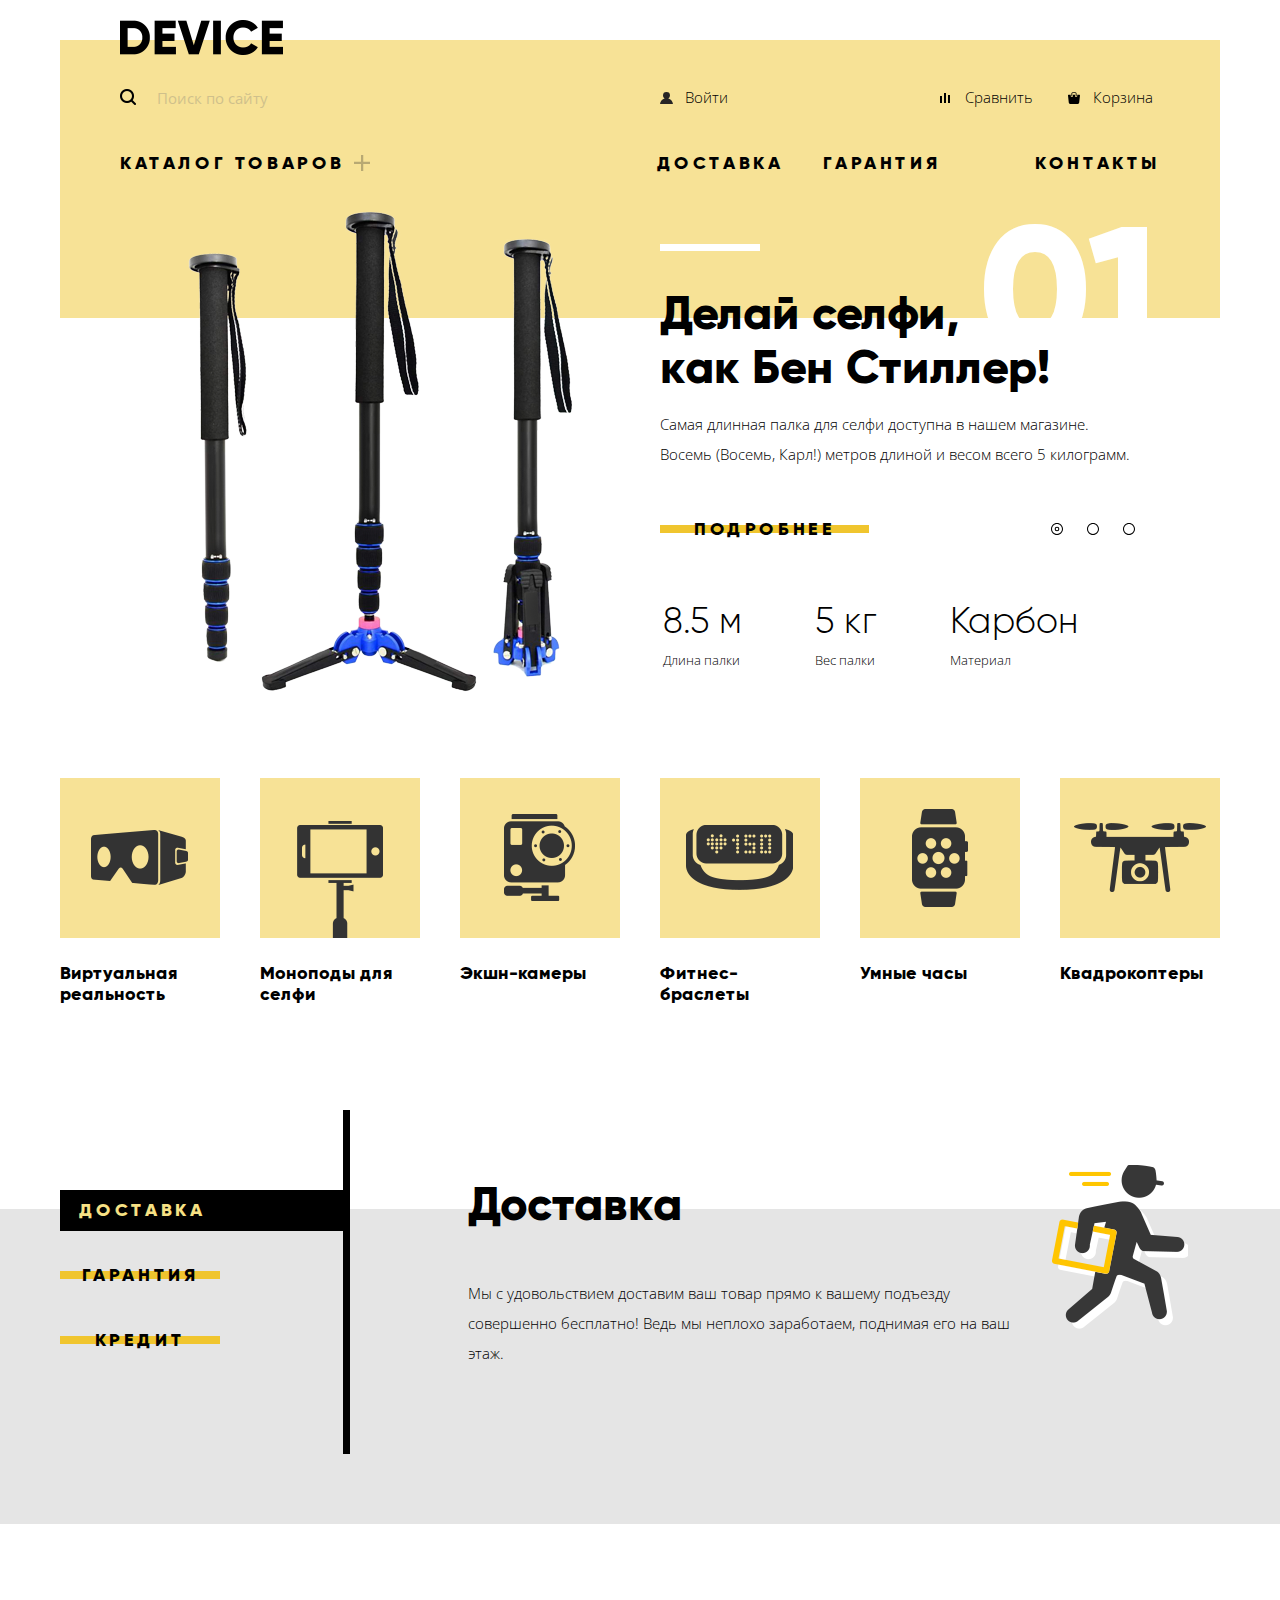
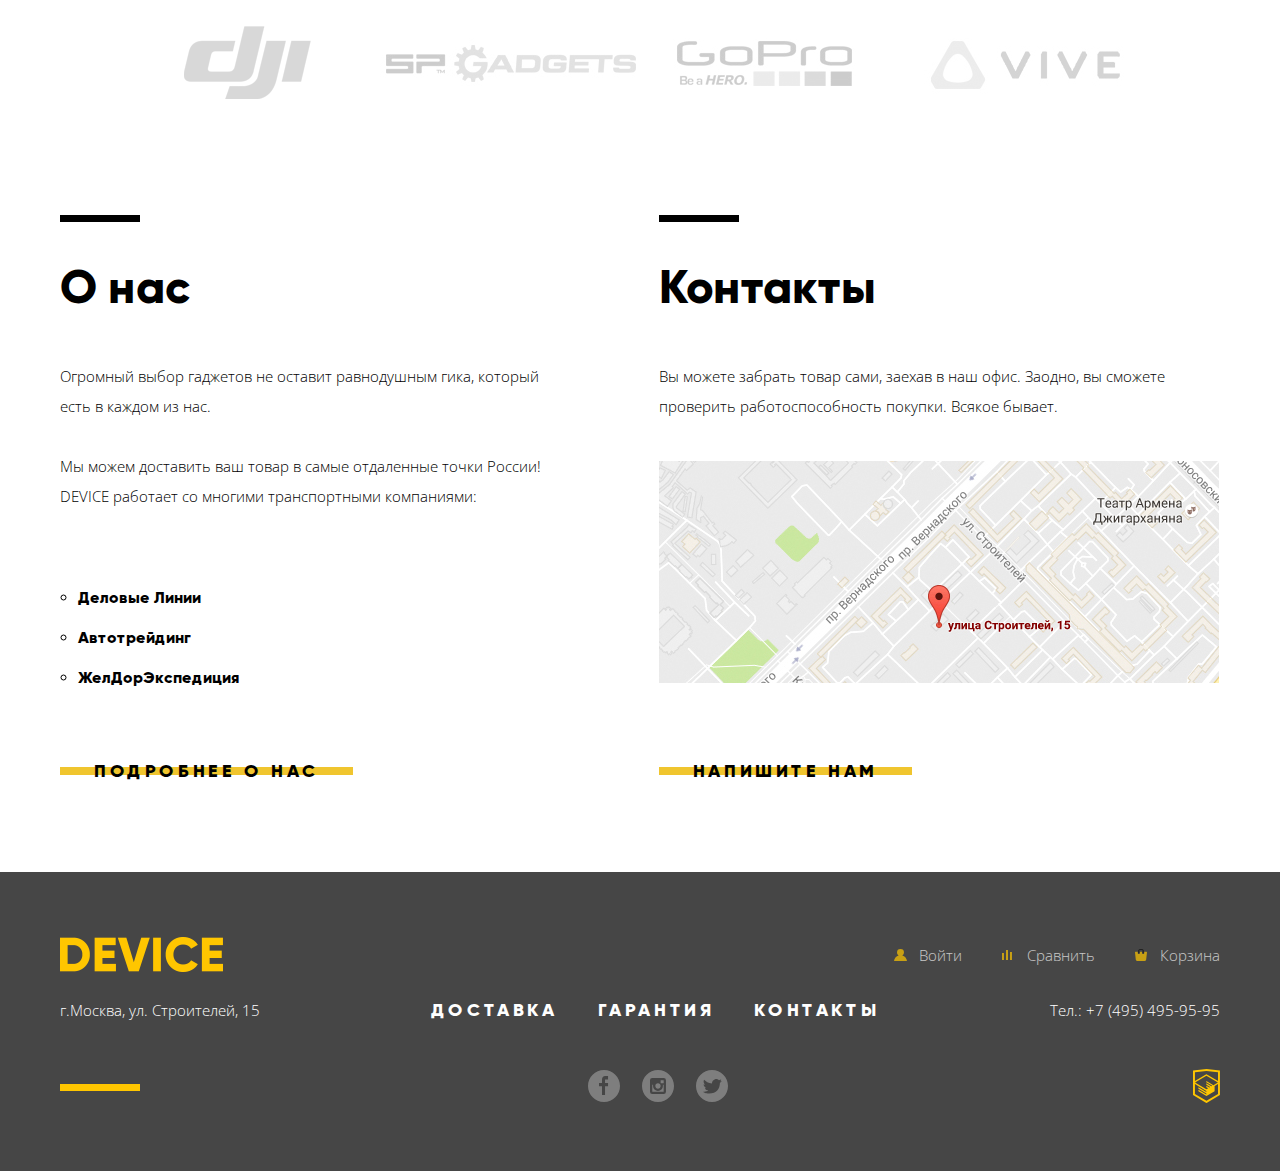
==== index.html @ fc31d9e9 "Изменение figure+figcaption. 3 svg-иконки" ====
<!DOCTYPE html>
<html lang="ru">
<head>
	<meta charset="UTF-8">
	<title>Девайс, интернет-магазин гаджетов</title>
	<link href="https://fonts.googleapis.com/css?family=Open+Sans:300,400&display=swap" rel="stylesheet">
	<link rel="stylesheet" href="css/normalize.css">
	<link rel="stylesheet" href="css/main.css">
</head>
<body>
		<header class="header-main">
			<div class="header-wrapper">
				<a href="#" class="header-logo">
					<img src="img/logo-header.png" alt="Интернет-магазин DEVICE" width="163" height="35">
				</a>
				<div class="header-service">
					<form action="https://echo.htmlacademy.ru" method="POST" class="header-search-form">
						<input type="search" placeholder="Поиск по сайту" class="header-search">
						<button type="submit" class="header-submit" tabindex="-1">Найти</button>
					</form>
					<ul class="header-service-list">
						<li class="header-service-item"><a href="#" class="header-service-enter">Войти</a></li>
						<li class="header-service-item"><a href="#" class="header-service-compare">Сравнить</a></li>
						<li class="header-service-item"><a href="#" class="header-service-cart">Корзина</a></li>
					</ul>
				</div>
				<nav class="header-navigation">
				    <ul class="catalog-menu">
				        <li class="catalog-menu-item">
				            <a href="#" class="header-navigation-title">Каталог товаров</a>
				            <ul class="catalog-inner">
				                <li class="catalog-item">
				                	<a href="#">Виртуальная реальность</a>
				                </li>
				                <li class="catalog-item">
				                	<a href="#">Фитнес-браслеты</a>
				                </li>
				                <li class="catalog-item">
				                	<a href="#">Квадрокоптеры</a>
				                </li>
				                <li class="catalog-item">
				                	<a href="#">Моноподы для селфи</a>
				                </li>
				                <li class="catalog-item">
				                	<a href="#">Умные часы</a>
				                </li>
				                <li class="catalog-item">
				                	<a href="#">Экшн-камеры</a>
				                </li>
				            </ul>
				        </li>
				        <li class="catalog-menu-item">
				        	<a href="#">Доставка</a></li>
				        <li class="catalog-menu-item">
				        	<a href="#">Гарантия</a></li>
				        <li class="catalog-menu-item">
				        	<a href="#">Контакты</a></li>
				    </ul>
				</nav>
			</div>
		</header>
		<main>
			<h1 class="visually-hidden">Девайс, интернет-магазин гаджетов</h1>
			<div class="main-wrapper">
				<section class="slider">
					<h2 class="visually-hidden">Горячие товары</h2>
					<input class="visually-hidden" type="radio" id="slider-input-1" name="toggle" checked>
					<input class="visually-hidden" type="radio" id="slider-input-2" name="toggle">
					<input class="visually-hidden" type="radio" id="slider-input-3" name="toggle">
					<ul class="slider-list">
						<li class="slider-wrapper" id="slide-1">
							<div class="slider-image-wrapper">
								<img src="img/slider/slider-1.png" width="384" height="486" alt="Самая длинная селфи-палка">
							</div>
							<div class="slider-content-wrapper">
								<h3>Делай селфи,<br>
								как Бен Стиллер!</h3>
								<p>Самая длинная палка для селфи доступна в нашем магазине. Восемь (Восемь, Карл!) метров длиной и весом всего 5 килограмм.</p>
								<div class="slider-button">
									<a href="#" class="button-device">Подробнее</a>
									<div class="slider-control">
										<label class="slider-label" for="slider-input-1">Первый слайд</label>
										<label class="slider-label" for="slider-input-2">Второй слайд</label>
										<label class="slider-label" for="slider-input-3">Третий слайд</label>
									</div>
								</div>
								<table class="slider-table">
									<tr>
										<td>8.5 м</td>
										<td>5 кг</td>
										<td>Карбон</td>
									</tr>
									<tr>
										<td>Длина палки</td>
										<td>Вес палки</td>
										<td>Материал</td>
									</tr>
								</table>
							</div>
						</li>
						<li class="slider-wrapper" id="slide-2">
							<div class="slider-image-wrapper">
								<img src="img/slider/slider-2.png" width="345" height="485" alt="Этот браслет смотрит на тебя осуждающе">
							</div>
							<div class="slider-content-wrapper">
								<h3>Худеем<br> правильно!</h3>
								<p>Мотивирующие фитнес-браслеты помогут найти в себе силы не пропускать занятия и соблюдать диету.</p>
								<div class="slider-button">
									<a href="#" class="button-device">Подробнее</a>
									<div class="slider-control">
										<label class="slider-label" for="slider-input-1">Первый слайд</label>
										<label class="slider-label" for="slider-input-2">Второй слайд</label>
										<label class="slider-label" for="slider-input-3">Третий слайд</label>
									</div>
								</div>
								<table class="slider-table">
									<tr>
										<td>48 часов</td>
									</tr>
									<tr>
										<td>Без подзарядки</td>
									</tr>
								</table>
							</div>
						</li>
						<li class="slider-wrapper" id="slide-3">
							<div class="slider-image-wrapper">
								<img src="img/slider/slider-3.png" width="520" height="417" alt="Роботы захватят мир">
							</div>
							<div class="slider-content-wrapper">
								<h3>Порхает как бабочка, жалит как пчела!</h3>
								<p>Этот обычный, на первый взгляд, квадрокоптер оснащен мощным лазером, замаскированным под стандартную камеру.</p>
								<div class="slider-button">
									<a href="#" class="button-device">Подробнее</a>
									<div class="slider-control">
										<label class="slider-label" for="slider-input-1">Первый слайд</label>
										<label class="slider-label" for="slider-input-2">Второй слайд</label>
										<label class="slider-label" for="slider-input-3">Третий слайд</label>
									</div>
								</div>
								<table class="slider-table">
									<tr>
										<td>800 м</td>
										<td>50 м</td>
									</tr>
									<tr>
										<td>Дальность полета</td>
										<td>Радиус поражения</td>
									</tr>
								</table>
							</div>
						</li>
					</ul>
				</section>
				<section class="show">
					<h2 class="visually-hidden">Наши лучшие гаджеты</h2>
					<ul class="show-list">
						<li class="show-item">
							<a href="#" class="show-item-image-wrapper">
								<figure class="show-item-figure">
								<img src="img/popular-1.png" alt="Очки виртуальной реальности" width="160" height="160">
								<figcaption>Виртуальная реальность</figcaption>
								</figure>
							</a>
						</li>
						<li class="show-item">
							<a href="inner.html" class="show-item-image-wrapper">
								<figure class="show-item-figure">
								<img src="img/popular-2.png" alt="Моноподы для селфи" width="160" height="160">
								<figcaption>Моноподы для селфи</figcaption>
								</figure>
							</a>
						</li>
						<li class="show-item">
							<a href="#" class="show-item-image-wrapper">
								<figure class="show-item-figure">
								<img src="img/popular-3.png" alt="Экшн-камеры" width="160" height="160">
								<figcaption>Экшн-камеры</figcaption>
								</figure>
							</a>
						</li>
						<li class="show-item">
							<a href="#" class="show-item-image-wrapper">
								<figure class="show-item-figure">
								<img src="img/popular-4.png" alt="Фитнес-браслеты" width="160" height="160">
								<figcaption>Фитнес-браслеты</figcaption>
								</figure>
							</a>
						</li>
						<li class="show-item">
							<a href="#" class="show-item-image-wrapper">
								<figure class="show-item-figure">
								<img src="img/popular-5.png" alt="Умные часы" width="160" height="160">
								<figcaption>Умные часы</figcaption>
								</figure>
							</a>
						</li>
						<li class="show-item">
							<a href="#" class="show-item-image-wrapper">
								<figure class="show-item-figure">
								<img src="img/popular-6.png" alt="Квадрокоптеры" width="160" height="160">
								<figcaption>Квадрокоптеры</figcaption>
								</figure>
							</a>
						</li>
					</ul>
				</section>
			</div>
			<div class="benefits-background">
				<section class="benefits">
					<h2 class="visually-hidden">Сейчас мы расскажем про наши преимущества!</h2>
					<input class="visually-hidden" type="radio" id="benefits-input-1" name="benefits-toggle" checked>
					<input class="visually-hidden" type="radio" id="benefits-input-2" name="benefits-toggle">
					<input class="visually-hidden" type="radio" id="benefits-input-3" name="benefits-toggle">
					<ul class="benefits-control">
						<li>
							<label class="button-benefits" for="benefits-input-1">Доставка</label>
						</li>
						<li>
							<label class="button-benefits" for="benefits-input-2">Гарантия</label>	
						</li>
						<li>
							<label class="button-benefits" for="benefits-input-3">Кредит</label>
						</li>
					</ul>
					<div class="benefits-article-list">
						<article class="benefits-block" id="benefits-article-1">
							<div class="benefits-text">
								<h3>Доставка</h3>
								<p>Мы с удовольствием доставим ваш товар прямо к вашему подъезду совершенно бесплатно! Ведь мы неплохо заработаем, поднимая его на ваш этаж.</p>
							</div>
							<div class="benefits-image-wrapper">
								<img src="img/delivery.png" alt="Доставка товара" width="200" height="200">
							</div>
						</article>
						<article class="benefits-block" id="benefits-article-2">
							<div class="benefits-text">
								<h3>Гарантия</h3>
								<p>Если из-за возгорания купленного у нас товара у вас сгорит дом — не переживайте, мы выдадим вам новый. Товар, не дом, конечно же.</p>	
							</div>
							<div class="benefits-image-wrapper">
								<img src="img/warranty.png" alt="Гарантия на товар" width="200" height="200">
							</div>
						</article>
						<article class="benefits-block" id="benefits-article-3">
							<div class="benefits-text">
								<h3>Кредит</h3>
								<p>Залезть в долговую яму стало проще! Кредитные консультанты подберут для вас наиболее выгодные условия кредита. Выгодные для нашего банка, разумеется.</p>
							</div>
							<div class="benefits-image-wrapper">
								<img src="img/credit.png" alt="Покупка товара в кредит" width="200" height="200">
							</div>
						</article>
					</div>
				</section>
			</div>
			<ul class="firms">
				<li>
					<a href="#" class="firms-item">
						<span class="visually-hidden">DJI - фирма, которая нам поставляет квадрокоптеры!</span>
						<img src="img/logo-1-gray.png" width="260" height="100" alt="Компания DJI">	
					</a>
				</li>
				<li>
					<a href="#" class="firms-item">
						<span class="visually-hidden">SP Gadgets - настоящее немецкое качество гаджетов.</span>
						<img src="img/logo-2-gray.png" width="260" height="100" alt="Компания SP Gadgets">	
					</a>
				</li>
				<li>
					<a href="#" class="firms-item">
						<span class="visually-hidden">GoPro - выбор для настоящих ценителей экшн-камер!</span>
						<img src="img/logo-3-gray.png" width="260" height="100" alt="Компания GoPro">	
					</a>
				</li>
				<li>
					<a href="#" class="firms-item">
						<span class="visually-hidden">Очки виртуальной реальности от VIVE.</span>
						<img src="img/logo-4-gray.png" width="260" height="100" alt="Компания VIVE">	
					</a>
				</li>
			</ul>
			<section class="content-block">
				<h2 class="visually-hidden">Этот раздел про то, как мы любим своих клиентов.</h2>
				<section class="about">
					<h3 class="about-title">О нас</h3>
					<div class="about-text-container">
						<p class="about-text">Огромный выбор гаджетов не оставит равнодушным гика, который есть в каждом из нас.</p>
						<p class="about-text">Мы можем доставить ваш товар в самые отдаленные точки России! DEVICE работает со многими транспортными компаниями:</p>
					</div>
					<ul class="about-list">
						<li class="about-item">Деловые Линии</li>
						<li class="about-item">Автотрейдинг</li>
						<li class="about-item">ЖелДорЭкспедиция</li>
					</ul>
					<a href="#" class="about-link button-device">Подробнее о нас</a>
				</section>
				<section class="contacts">
					<h3 class="contacts-title">Контакты</h3>
					<p>Вы можете забрать товар сами, заехав в наш офис. Заодно, вы сможете проверить работоспособность покупки. Всякое бывает.</p>
					<a href="#" class="map-link">
						<img src="img/map.jpg" width="560" height="222" alt="Адрес магазина - г. Москва, ул. Строителей 15">
					</a>
					<button class="contacts-button button-device">Напишите нам</button>
				</section>
			</section>
		</main>
	<footer class="footer-main">
		<div class="footer-wrapper">
			<div class="footer-service">
				<a href="#" class="footer-logo">
					<img src="img/logo-footer.png" alt="Интернет-магазин DEVICE" width="163" height="35">
				</a>
				<ul class="footer-service-list">
					<li class="footer-service-item"><a href="#" class="footer-service-enter">Войти</a></li>
					<li class="footer-service-item"><a href="#" class="footer-service-compare">Сравнить</a></li>
					<li class="footer-service-item"><a href="#" class="footer-service-cart">Корзина</a></li>
				</ul>
			</div>
			<div class="footer-address-wrapper">
				<p class="footer-address">г.Москва, ул. Строителей, 15</p>
				<ul class="footer-information-list">
					<li class="footer-information-item"><a href="#">Доставка</a></li>
					<li class="footer-information-item"><a href="#">Гарантия</a></li>
					<li class="footer-information-item"><a href="#">Контакты</a></li>
				</ul>
				<a href="tel:+74954959595" class="footer-phone">Тел.: +7 (495) 495-95-95</a>
			</div>
			<div class="footer-social-wrapper">
				<ul class="footer-social">
					<li class="social-button">
						<a href="" class="social-fb-link">
							<span class="visually-hidden">Группа DEVICE на Facebook</span>
							<svg xmlns="http://www.w3.org/2000/svg" width="32" height="32" viewBox="0 0 32 32" aria-hidden="true"><path fill="#FFF" d="M16 0C7.164 0 0 7.163 0 16s7.164 16 16 16c8.837 0 16-7.164 16-16S24.837 0 16 0zm4.062 9.455h-3.021v3.444h3.021v3.445h-3.021v8.61H14.02v-8.61H11v-3.445h3.021V9.455c0-1.902 1.353-3.445 3.021-3.445h3.021v3.445z"/></svg>
						</a>
					</li>
					<li class="social-button">
						<a href="" class="social-inst-link">
							<span class="visually-hidden">Страница DEVICE в Instagram</span>
							<svg xmlns="http://www.w3.org/2000/svg" width="32" height="32" viewBox="0 0 32 32" aria-hidden="true"><g fill="#FFF"><path d="M20.916 16a4.938 4.938 0 1 1-9.877 0c0-.394.051-.773.138-1.14h-.897v6.838h11.396V14.86h-.897c.086.367.137.746.137 1.14z"/><path d="M15.978 18.659c1.466 0 2.659-1.193 2.659-2.659s-1.193-2.659-2.659-2.659c-1.466 0-2.659 1.193-2.659 2.659s1.192 2.659 2.659 2.659zM18.637 10.302h3.039v3.039h-3.039z"/><path d="M16 0C7.164 0 0 7.164 0 16c0 8.837 7.164 16 16 16 8.837 0 16-7.163 16-16 0-8.836-7.163-16-16-16zm7.955 21.698a2.285 2.285 0 0 1-2.279 2.279H10.279A2.285 2.285 0 0 1 8 21.698V10.302a2.286 2.286 0 0 1 2.279-2.279h11.396a2.286 2.286 0 0 1 2.279 2.279v11.396z"/></g></svg>

						</a>
					</li>
					<li class="social-button">
						<a href="" class="social-twit-link">
							<span class="visually-hidden">DEVICE в Twitter</span>
							<svg xmlns="http://www.w3.org/2000/svg" width="32" height="32" viewBox="0 0 32 32" aria-hidden="true"><path fill="#FFF" d="M16 0C7.164 0 0 7.164 0 16c0 8.837 7.164 16 16 16 8.837 0 16-7.163 16-16 0-8.836-7.163-16-16-16zm7.944 12.809c-.251 6.516-3.463 10.832-10.992 10.702h-.486c-.447 0-4.543-.443-5.344-1.823 2.479.19 4.247-.406 5.12-1.136-1.048-.289-2.923-.461-3.251-2.848.384.104.618.221 1.299.113-1.307-.824-2.758-1.519-2.679-3.643.311.317 1.164.518 1.46.457-.768-.233-2.149-3.244-.974-4.781 1.984 1.79 4.075 3.482 7.804 3.643.227-2.214 1.24-3.699 3.168-4.325 1.84-.479 3.255.26 3.901 1.138.737-.224 1.453-.466 2.193-.685-.004.833-.569 1.463-.935 1.709.747.165 1.423-.475 1.423-.475-.184.963-1.094 1.725-1.707 1.954z"/></svg>
						</a>
					</li>
				</ul>
				<a href="https://htmlacademy.ru/" class="academy-link">
					<span class="visually-hidden">Сделано в htmlAcademy</span>
					<svg xmlns="http://www.w3.org/2000/svg" width="26.943" height="34.09" viewBox="0 0 26.943 34.09" aria-labelledby="academy-title academy-desc" role="contentinfo">
					<title id="academy-title">HtmlAcademy - здесь может быть ваша вёрстка</title>
					<desc id="academy-desc">Этот текст служит для лучшей доступности элемента</desc>
					<path fill="#FFC600" d="M13.62.017L13.472 0 0 1.412v24.661l13.473 8.017 13.43-7.99.042-.025V1.412L13.62.017zm11.399 12.11L13.495 5.334l-.001-.104-.087.05-.088-.056v.109L1.925 12.118V3.147l11.548-1.212L25.02 3.147v8.98zm-11.614-5.34L24.923 13.5l-4.479 2.64-7.093-4.221-.014 1.415 5.904 3.513-.86.507-5.03-2.992-.014 1.415 3.827 2.275-.782.523-3.031-1.787-.014 1.413 1.853 1.091-1.8 1.081-11.356-6.751 11.371-6.835zm-11.48 8.34l11.411 6.791.016 1.044-7.942-4.728-.015 1.416 7.979 4.795.018 1.076-7.973-4.74-.013 1.414 8.021 4.822.046.025 8.143-4.872-.011-5.177 3.415-2.036v10.021L13.472 31.85 1.925 24.979v-9.852z"/>
					</svg>
				</a>
			</div>
		</div>
	</footer>
	<div class="map-popup-wrapper">
		<div class="map-popup">
			<iframe src="https://www.google.com/maps/embed?pb=!1m18!1m12!1m3!1d2249.112548877993!2d37.52742931615174!3d55.68703098053589!2m3!1f0!2f0!3f0!3m2!1i1024!2i768!4f13.1!3m3!1m2!1s0x46b54cf65f5c8955%3A0x694710ccd55501e!2z0YPQuy4g0KHRgtGA0L7QuNGC0LXQu9C10LksIDE1LCDQnNC-0YHQutCy0LAsIDExOTMxMQ!5e0!3m2!1sru!2sru!4v1560688015346!5m2!1sru!2sru" width="960" height="560" frameborder="0" style="border:0" allowfullscreen></iframe>
			<button type="button" class="map-popup-close"><span class="visually-hidden">Закрыть карту</span></button>
		</div>
	</div>
	<div class="contacts-popup-wrapper">
		<div class="contacts-popup">
			<section class="contacts-popup-section">
				<h2 class="visually-hidden">Напишите нам!</h2>
					<form action="https://echo.htmlacademy.ru" method="POST" class="contacts-popup-form">
						<p class="contacts-popup-item">
							<label class="label-write" for="write-name">Ваше имя:</label>
							<input type="text" id="write-name" placeholder="Имя Фамилия" name="form-name" class="contacts-popup-name" required> 
						</p>
						<p class="contacts-popup-item">
							<label class="label-write" for="write-email">Ваш e-mail:</label>
							<input type="email" id="write-email" placeholder="email@example.com" name="form-email" class="contacts-popup-email" required>
						</p>
						<p class="contacts-popup-item-textarea">
							<label class="label-write" for="write-textarea">Текст письма:</label>
							<textarea name="form-textarea" cols="30" rows="10" id="write-textarea" placeholder="В свободной форме" class="contacts-popup-textarea"></textarea>
						</p>
						<button class="contacts-popup-submit button-device">Отправить</button>
					</form>
				</section>
			<button type="button" class="contacts-popup-close"><span class="visually-hidden">Закрыть форму</span></button>
		</div>
	</div>
	<script src="js/script.js"></script>
</body>
</html>
---- css/main.css ----
@font-face {
	font-family: 'Gilroy';
	src: url('../fonts/Gilroy-ExtraBold.woff') format('woff');
	font-weight: bold;
}

@font-face {
	font-family: 'Gilroy';
	src: url('../fonts/Gilroy-Light.woff') format('woff');
	font-weight: normal;
}
*, *::before, *::after {
	box-sizing: inherit;
}
html {
	box-sizing: border-box;
	min-width: 1200px;
}

/* service */
.visually-hidden {
	position: absolute;
	clip: rect(1px 1px 1px 1px);
	clip: rect(1px, 1px, 1px, 1px);
	padding: 0;
	border: 0;
	height: 1px;
	width: 1px;
	overflow: hidden;
}

/* body and global*/
body {
	font-size: 15px;
	font-family: "Open Sans", "Arial", sans-serif;
	font-weight: lighter;
	margin: 0;
}


/* header styles */
.header-main {
	padding-top: 40px;
	width: 1200px;
	padding-left: 20px;
	padding-right: 20px;
	margin-left: auto;
	margin-right: auto;
}
.header-logo {
	width: 400px;
	margin-top: -20px;
	margin-bottom: 15px;
}
.header-logo:hover {
	opacity: 0.6;
}

.header-logo:active {
	opacity: 0.3;
}

.header-search {
	width: calc(100% - 85px);
	background-color: #f7e296;
	background-image: url(../img/misc/search.png);
	background-repeat: no-repeat;
	background-position: left center;
	border: 0;
	color: #000;
	padding-top: 17px;
	padding-left: 37px;
	padding-bottom: 13px;
	margin-right: -5px;
	border-bottom: 2px solid transparent;
}

.header-search-form {
	margin-right: 100px;
	width: 440px;
}

.header-search::placeholder {
	opacity: 0.3;
}

.header-search:hover::placeholder {
	opacity: 0.6;
}

.header-search:focus {
	border-bottom: 2px solid #000;
	outline: 0;
}

.header-submit {
	padding-top: 15px;
	padding-right: 0;
	padding-bottom: 13px;
	padding-left: 0;
	width: 85px;
	background-color: #f7e296;
	border: 2px solid #000;
	outline: 0;
	visibility: hidden;
}

.header-search:focus + .header-submit,
.header-sumbit:focus-within,
.header-submit:hover,
.header-submit:focus {
	visibility: initial;
}

.header-submit:hover,
.header-submit:focus {
	background-color: #000;
	color: #fff;
}

.header-submit:active {
	color: #6a6a6a;
}

.header-service {
	margin-bottom: 15px;
}

.header-service-list {
	list-style: none;
	padding-left: 0;
	margin-top: 0;
	margin-bottom: 0;
}

.header-service-item a {
	color: #000;
	text-decoration: none;
}

.user-exit {
	margin-left: 13px;
	opacity: 0.3;
}

.user-exit:hover {
	opacity: 1;
}

.header-service-item:first-child {
	width: 280px;
}

.header-service-enter {
	background-image: url(../img/svg/user.svg);
	background-repeat: no-repeat;
	background-position: left center;
	padding-left: 25px;
}

.header-service-compare {
	background-image: url(../img/svg/compare.svg);
	background-repeat: no-repeat;
	background-position: left center;
	padding-left: 25px;
	margin-right: 35px;
}

.header-service-cart {
	background-image: url(../img/svg/cart.svg);
	background-repeat: no-repeat;
	background-position: left center;
	padding-left: 25px;
}

.header-service-enter:hover,
.header-service-compare:hover,
.header-service-cart:hover {
	opacity: 0.6;
}

.header-service-enter:active,
.header-service-compare:active,
.header-service-cart:active {
	opacity: 0.3;
}

.header-navigation-title {
	background-image: url(../img/misc/plus.png);
	background-repeat: no-repeat;
	background-position: right center;
	font-family: "Gilroy", "Arial", sans-serif;
	font-weight: bold;
	text-transform: uppercase;
	font-size: 18px;
	letter-spacing: 3.6px;
	padding-right: 25px;
}




.catalog-menu {
	padding-left: 0;
	display: flex;
}

.catalog-menu-item:first-child {
	width: 540px;
	position: relative;
}

.catalog-menu-item:nth-child(2) {
	margin-right: 40px;
}

.catalog-menu-item:nth-child(3) {
	margin-right: 95px;
}

.catalog-menu-item a {
	font-family: "Gilroy", "Arial", sans-serif;
	font-weight: bold;
	text-transform: uppercase;
	font-size: 18px;
	letter-spacing: 3.6px;
	text-decoration: none;
	color: #000;
}

.catalog-menu-item a:hover {
	opacity: 0.6;
}

.catalog-menu-item a:active {
	opacity: 0.3;
}

.catalog-item {
	list-style: none;
	margin-right: 60px;
}

.catalog-inner :nth-child(3n) {
	margin-right: 0;
}

.catalog-item a {
	font-family: "Open Sans", "Arial", sans-serif;
	font-size: 15px;
	font-weight: 300;
	text-transform: none;
	letter-spacing: normal;
	white-space: nowrap;
	display: block;
	padding-top: 9px;
	padding-bottom: 9px;
}

.catalog-menu {
	list-style: none;
}

/* breadcrumb */
.breadcrumb {
	list-style: none;
	display: flex;
	align-items: center;
	padding-left: 62px;
	margin-top: 0;
}
.breadcrumb-item {
	padding-right: 20px;
	padding-left: 20px;
	background-image: url(../img/svg/nav-arrow.svg);
	background-repeat: no-repeat;
	background-position: right center;
}

.breadcrumb :first-child {
	padding-left: 0;
}

.breadcrumb :last-child {
	background-image: none;
}

.breadcrumb a {
	text-decoration: none;
	color: #000;
	opacity: 0.3;
}

.breadcrumb a:hover {
	opacity: 0.6;
}

.breadcrumb a:active {
	opacity: 0.1;
}

/* Content on main page */

.show {
	margin-bottom: 88px;
}

.show-list {
	padding-left: 0;
	margin-top: 0;
	margin-bottom: 0;
	list-style: none;
	display: flex;
	justify-content: space-between;
}

.show-item {
	width: 160px;
}



.show-item-image-wrapper {
	object-fit: cover;
	display: block;
	position: relative;
}

.show-item-image-wrapper:before {
	position: absolute;
	content: " ";
	height: 160px;
	width: 160px;
	z-index: -1;
	background-color: #f7e296;
}

.show-item:hover .show-item-image-wrapper:before{
	background-color: #f0c52e;
}

.show-item:active .show-item-image-wrapper img,
.show-item:active .show-item-image-wrapper figcaption {
	opacity: 0.3;
}

.show-item-image-wrapper {
	text-decoration: none;
	color: #000;
	font-family: "Gilroy", "Arial", sans-serif;
	font-weight: bold;
	font-size: 18px;
}

.show-item-figure {
	display: block;
	margin-top: 0;
	margin-right: 0;
	margin-left: 0;
}

.show-item-figure img {
	margin-bottom: 20px;
}

.benefits-background {
	background-color: #e5e5e5;
	background: linear-gradient(to bottom, #fff 24%, #e5e5e5 24%);
}

.benefits {
	width: 1160px;
	margin-right: auto;
	margin-left: auto;
	display: flex;
	background-color: #e5e5e5;
	background: linear-gradient(to bottom, #fff 24%, #e5e5e5 24%);
	padding-bottom: 70px;
	margin-bottom: 90px;
}

.benefits-control {
	list-style: none;
	padding-top: 80px;
	padding-bottom: 70px;
	padding-left: 0;
	margin-top: 0;
	margin-bottom: 0;
	border-right: 7px solid #000;
	width: 290px;
}

.benefits-control li {
	margin-bottom: 24px;
}

.benefits-block {
	display: none;
}

.benefits-article-list {
	width: 870px;
}

.benefits-text {
	margin-top: 20px;
	margin-left: 118px;
}

.benefits-text h3 {
	font-family: "Gilroy", "Arial", sans-serif;
	font-weight: bold;
	font-size: 47px;
}

.benefits-text p {
	line-height: 30px;
}

.benefits-image-wrapper {
	display: flex;
	align-items: center;
	width: 200px;
}

.firms {
	display: flex;
	justify-content: center;
	list-style: none;
	padding-left: 0;
	margin-top: 0;
	margin-bottom: 50px;
}

.firms-item {
	width: 260px;
	height: 100px;
}

.firms > :nth-child(1):hover {
	background-image: url(../img/logo-1.jpg);
	display: block;
	content: " ";
}

.firms > :nth-child(2):hover {
	background-image: url(../img/logo-2.jpg);
	display: block;
	content: " ";
}

.firms > :nth-child(3):hover {
	background-image: url(../img/logo-3.jpg);
	display: block;
	content: " ";
}

.firms > :nth-child(4):hover {
	background-image: url(../img/logo-4.jpg);
	display: block;
	content: " ";
}

.block-show {
	display: flex;
}

.content-title {
	font-family: "Gilroy", "Arial", sans-serif;
	font-weight: bold;
	font-size: 47px;
	padding-left: 60px;
	margin-bottom: 22px;
}

.about {
	width: 790px;
	margin-right: 111px;
	margin-bottoom: 80px;
}

.about-list {
	padding-bottom: 38px;
	padding-left: 18px;
	list-style-type: circle;
}

.about-title {
	font-family: "Gilroy", "Arial", sans-serif;
	font-weight: bold;
	font-size: 47px;
	padding-top: 45px;
	position: relative;
}

.about-title:before {
	content: " ";
	width: 80px;
	height: 7px;
	background-color: #000;
	position: absolute;
	top: 0;
}

.about-text {
	font-family: "Open Sans", "Arial", sans-serif;
	font-weight: 300;
	line-height: 30px;
	padding-bottom: 15px;
}

.contacts-title {
	font-family: "Gilroy", "Arial", sans-serif;
	font-weight: bold;
	font-size: 47px;
	padding-top: 45px;
	position: relative;
}

.contacts-title:before {
	content: " ";
	width: 80px;
	height: 7px;
	background-color: #000;
	position: absolute;
	top: 0;
}

.contacts p {
	font-family: "Open Sans", "Arial", sans-serif;
	line-height: 30px;
	margin-bottom: 40px;
}

.map-link {
	display: block;
	margin-bottom: 65px;
}

.about-item {
	font-family: "Gilroy", "Arial", sans-serif;
	font-weight: bold;
	font-size: 16px;
	line-height: 40px;
}


/* Catalog content */
.product-text-wrapper {
	text-decoration: none;
}

.product-text-wrapper:hover .product-title {
	opacity: 0.6;
}

.product-text-wrapper:active .product-title {
	opacity: 0.3;
}

.product-title {
	font-family: "Gilroy", "Arial", sans-serif;
	font-weight: bold;
	font-size: 18px;
	line-height: 24px;
	width: 260px;
	color: #000;
}

.product-price {
	font-family: "Gilroy", "Arial", sans-serif;
	font-weight: normal;
	text-decoration: none;
	color: #464646;
}

.product-item {
	position: relative;
	list-style: none;
	margin-right: 40px;
	margin-bottom: 50px;
}

.product-new {
	position: absolute;
	top: 29px;
	right: 35px;
	font-family: "Gilroy", "Arial", sans-serif;
	font-weight: bold;
	font-size: 14px;
	opacity: 0.2;
	border: 2px solid #000;
	border-radius: 50%;
	display: block;
	text-align: center;
	padding-top: 20px;
	padding-right: 14px;
	padding-bottom: 20px;
	padding-left: 14px;
}

.product-hover {
	position: absolute;
    background-color: rgba(238, 238, 238, 0.7);
    top: 0;
    left: 0;
    flex-direction: column;
    align-items: center;
    justify-content: center;
    width: 360px;
    height: 360px;
    display: none;
}

.product-item:hover .product-hover {
	display: flex;
}


.product-list li:nth-child(2n) {
	margin-right: 0;
}

.product-list li:last-child,
.product-list li:nth-last-child(2) {
	margin-bottom: 15px;
}

.product-text-wrapper {
	display: flex;
	align-items: baseline;
	justify-content: space-between;
}

.product-image {
	margin-bottom: 10px;
}

/* filter */

.options-background {
	background: #dcdcdc;
	background: linear-gradient(to right, #dcdcdc 29%, #ebebeb 29%);
}

.options-wrapper {
	width: 1160px;
	margin-right: auto;
	margin-left: auto;
	display: flex;
}

.options-filter {
	padding-top: 7px;
	padding-right: 180px;
	padding-bottom: 7px;
	padding-left: 60px;
	margin-right: 70px;
	background-color: #dcdcdc;
}

.options-filter h3,
.options-sort h3 {
	font-family: "Gilroy", "Arial", sans-serif;
	font-weight: bold;
	text-transform: uppercase;
	letter-spacing: 3.6px;
	font-size: 16px;
}

.options-sort h3 {
	margin-right: 55px;
}

.options-sort-type li {
	margin-right: 30px;
}

.options-sort-type li:last-child {
	margin-right: 0;
}

.options-sort-type-link {
	text-decoration: none;
	opacity: 0.3;
	color: #000;
}

.options-sort-type-link:hover {
	opacity: 0.6;
}

.options-sort-type-link:active {
	opacity: 1;
}

.sort-active {
	opacity: 1;
}

.options-sort {
	display: flex;
}

.options-sort-arrows {
	display: flex;
	align-items: center;
}

.options-sort-type {
	list-style: none;
	padding-left: 0;
	margin-top: 0;
	margin-right: 215px;
	margin-bottom: 0;
	display: flex;
	align-items: center;
}

.options-sort-arrows-up {
	margin-right: 20px;
}

.options-sort-arrows-up,
.options-sort-arrows-down {
	opacity: 0.2;
}

.options-sort-arrows-up:hover,
.options-sort-arrows-down:hover {
	opacity: 0.4;
}

.options-sort-arrows-up:active,
.options-sort-arrows-down:active {
	opacity: 1;
}

.arrow-active {
	opacity: 1;
}

.filter-form {
	background-color: #eee;
	width: 350px;
	padding-top: 70px;
	padding-right: 70px;
	padding-left: 80px;
}

.filter-range {
	border-top: 2px solid #000;
	margin-bottom: 60px;
}

.filter-range-title {
	font-family: "Gilroy", "Arial", sans-serif;
	font-weight: bold;
	font-size: 18px;
	margin-top: 10px;
}

.filter-color {
	border-top: 2px solid #000;
}

.filter-color-title {
	margin-top: 10px;
}

.filter-bluetooth {
	border-top: 2px solid #000;
}

.filter-bluetooth-title {
	margin-top: 10px;
}

.filter-color-item {
	list-style: none;
	font-size: 14px;
	line-height: 40px;
}

.filter-bluetooth-item {
	list-style: none;
	font-size: 14px;
	line-height: 40px;
}


.filter-color-title {
	font-family: "Gilroy", "Arial", sans-serif;
	font-weight: bold;
	font-size: 18px;
}

.filter-bluetooth-title {
	font-family: "Gilroy", "Arial", sans-serif;
	font-weight: bold;
	font-size: 18px;
}

/* Pagination */

.pagination ul {
	background-color: #ebebeb;
	display: flex;
	align-items: center;
	margin-right: 20px;
	margin-bottom: 70px;
	margin-left: 70px;
}

.pagination-list {
	display: flex;
	list-style: none;
	padding-left: 0;
	margin-top: 0;
	margin-bottom: 0;
}

.pagination-item {
	font-family: "Gilroy", "Arial", sans-serif;
	font-weight: bold;
	letter-spacing: 3.6px;
	font-size: 16px;
	margin-right: 25px;
}

.pagination-item a {
	text-decoration: none;
	color: #000;
	opacity: 0.3;
}

.pagination-item a:hover {
	opacity: 0.6;
}

.pagination-item a:active {
	opacity: 1;
}

.pagination-list .pagination-item:last-child {
	margin-right: 0;
}

.pagination-backward,
.pagination-forward {
	font-family: "Gilroy", "Arial", sans-serif;
	font-weight: bold;
	text-transform: uppercase;
	letter-spacing: 3.6px;
	font-size: 16px;
}

.pagination-backward,
.pagination-forward {
	text-decoration: none;
	color: #000;
	display: block;
}

.pagination-backward {
	padding-top: 26px;
	padding-right: 25px;
	padding-bottom: 26px;
	padding-left: 30px;
	margin-right: 215px;
}

.pagination-forward {
	padding-top: 26px;
	padding-bottom: 26px;
	margin-left: 184px;
	width: 125px;
	text-align: center;
}

.pagination-backward:hover,
.pagination-forward:hover {
	background-color: #d9d9d9;
}

.pagination-backward:active,
.pagination-forward:active {
	opacity: 0.3;
}

.pagination-active a {
	opacity: 1;
}

/* Checkbox and radio style  */

.visually-hidden:not(:focus):not(:active),
input[type="checkbox"].visually-hidden,
input[type="radio"].visually-hidden {
  position: absolute;

  width: 1px;
  height: 1px;
  margin: -1px;
  border: 0;
  padding: 0;

  white-space: nowrap;

  clip-path: inset(100%);
  clip: rect(0 0 0 0);
  overflow: hidden;
}

.filter-color-list,
.filter-bluetooth-list {
	padding-left: 0;
	margin-top: 0;
	margin-bottom: 30px;
}

.filter-color-item,
.filter-bluetooth-item {
	padding-left: 40px;
	position: relative;
}


.input-checkbox + label:before {
	position: absolute;
	top: 9px;
	left: 0px;
	width: 23px;
	height: 23px;
	content: " ";
	background-size: 100% 100%;
	background-image: url(../img/svg/checkbox-off.svg);
}

.input-checkbox:checked + label:before {
	background-size: 100% 100%;
	background-image: url(../img/svg/checkbox-on.svg);
	width: 27px;
}

.input-checkbox:focus + label::before {
	outline: rgb(59, 153, 252) auto 1px;
}

.input-radio + label:before {
	position: absolute;
	top: 9px;
	left: 0px;
	width: 25px;
	height: 25px;
	content: " ";
	background-size: 100% 100%;
	background-image: url(../img/svg/radio-off.svg);
}

.input-radio:checked + label:before {
	background-size: 100% 100%;
	background-image: url(../img/svg/radio-on.svg);
}

.input-radio:focus + label::before {
	outline: rgb(59, 153, 252) auto 1px;
}

.input-checkbox + label:hover:before,
.input-checkbox:checked + label:hover:before,
.input-radio + label:hover:before,
.input-radio:checked + label:hover,
.input-checkbox + label:hover,
.input-checkbox:checked + label:hover,
.input-checkbox + label:focus:before,
.input-checkbox:checked + label:focus:before,
.input-radio + label:focus:before,
.input-radio:checked + label:focus,
.input-checkbox + label:focus,
.input-checkbox:checked + label:focus,
.input-radio + label:focus {
	opacity: 0.6;
}

.input-checkbox + label:disabled:before,
.input-checkbox:checked + label:disabled:before,
.input-radio + label:disabled:before,
.input-radio:checked + label:disabled,
.input-checkbox + label:disabled,
.input-checkbox:checked + label:disabled,
.input-radio + label:disabled,
.input-radio:checked + label:disabled {
	opacity: 0.25;
}

/* range-filter */

.filter-range-title {
	margin-bottom: 34px;
}

.filter-range-controls {
	position: relative;
}

.filter-range-scale {
	height: 2px;
	background-color: #dbdbdb;
	margin-bottom: 10px;
}

.filter-range-bar {
	height: 2px;
	width: 65%;
	background-color: #91c92f;
}

.filter-range-toggle {
	position: relative;
	width: 20px;
	height: 20px;
	padding: 0;
	border: 8px solid #fff;
	background-color: #ababab;
	border-radius: 50%;
	box-shadow: 2px 1px 0 #cfcfcf;
	position: absolute;
	top: -10px;
	left: 0;
	cursor: pointer;
}

.toggle-min {
	left: 0;
}

.toggle-max {
	left: 120px;
}

.price-min,
.price-max {
	position: absolute;
	font-family: "Gilroy", "Arial", sans-serif;
	font-weight: normal;
	font-size: 14px;
	top: 16px;
	left: -5px;
	width: 90px;
}

.price-min input,
.price-max input {
	width: 60px;
	background-color: #eeeeee; 
	border: 0;
}

.price-min input::placeholder,
.price-max input::placeholder {
	font-family: "Gilroy", "Arial", sans-serif;
	font-weight: normal;
	font-size: 14px;
}

/* footer */
.footer-main {
	background-color: #464646;
	display: flex;
	flex-grow: 0;
	flex-shrink: 0;
	flex-basis: auto;
	padding-top: 65px;
	padding-bottom: 65px;
}

.footer-logo:hover {
	opacity: 0.6;
}

.footer-logo:active {
	opacity: 0.3;
}

.footer-address {
	color: #fff;
}

.footer-information-list,
.footer-service-list {
	list-style: none;
}

.footer-service-list a {
	color: #fff;
	opacity: 0.7;
	text-decoration: none;
}

.footer-service-list a:hover {
	opacity: 1;
}

.footer-service-list a:active {
	opacity: 0.3;
}

.footer-service-enter {
	background-image: url(../img/svg/user-yellow.svg);
	background-repeat: no-repeat;
	background-position: left center;
	padding-left: 25px;
	width: 100px;
}

.footer-service-compare {
	background-image: url(../img/svg/compare-yellow.svg);
	background-repeat: no-repeat;
	background-position: left center;
	padding-left: 25px;
}

.footer-service-cart {
	background-image: url(../img/svg/cart-yellow.svg);
	background-repeat: no-repeat;
	background-position: left center;
	padding-left: 25px;
}


.footer-information-item {
	margin-right: 40px;
}

.footer-information-item:last-child {
	margin-right: 0;
}

.footer-information-item a {
	font-family: "Gilroy", "Arial", sans-serif;
	font-weight: bold;
	font-size: 18px;
	text-transform: uppercase;
	color: #fff;
	text-decoration: none;
	letter-spacing: 3.6px;
}

.footer-information-item a:hover {
	opacity: 0.6;
}

.footer-information-item a:active {
	opacity: 0.3;
}

.footer-service-item {
	margin-left: 40px;
}

.footer-phone {
	color: #fff;
	text-decoration: none;
}

.social-button a {
	display: block;
}

.footer-social li {
	list-style: none;
	opacity: 0.3;
	margin-right: 22px;
}

.footer-social li:hover {
	opacity: 1;
}

.footer-social li:active {
	opacity: 0.1;
}

.academy-link:hover {
	opacity: 0.6;
}

.academy-link:active {
	opacity: 0.3;
}

/* popups */
.map-popup-wrapper,
.contacts-popup-wrapper {
	position: fixed;
	top: 0;
	right: 0;
	bottom: 0;
	left: 0;
	display: none;
	justify-content: center;
	align-items: center;
	z-index: 999;
}

.map-popup {
	position: relative;
	width: 960px;
	box-shadow: 1px 0 20px 0 rgba(0, 0, 0, .2);
	margin-right: auto;
	margin-left: auto;
}

.map-popup-close {
	position: absolute;
	background-image: url(../img/misc/modal-close-popup.png);
	display: block;
	height: 55px;
	width: 55px;
	background-color: transparent;
	border: 0;
	top: 22px;
	right: 22px;
	opacity: 0.6;
}

/*
.contacts-popup-wrapper {
	background-color: #fff;
	width: 960px;
	box-shadow: 1px 0 20px 0 rgba(0, 0, 0, .2);
	margin-right: auto;
	margin-left: auto;
	position: fixed;
	top: 0;
	right: 0;
	bottom: 0;
	left: 0;
	display: none;
	z-index: 999;
}
*/

@keyframes bounce {
  0% {
    transform: translateY(-2000px);
  }

  70% {
    transform: translateY(30px);
  }

  90% {
    transform: translateY(-10px);
  }

  100% {
    transform: translateY(0);
  }
}

.popup-show {
	display: flex;
	animation: bounce 0.6s;
}

.contacts-popup {
	background-color: #fff;
	width: 960px;
	display: flex;
	justify-content: center;
	box-shadow: 1px 0 20px 0 rgba(0, 0, 0, .2);
	position: relative;
}

.contacts-popup-section {
	width: 760px;
	padding-top: 75px;
}

.contacts-popup-section :first-child {
	margin-right: 40px;
}

.contacts-popup-form {
	display: flex;
	flex-wrap: wrap;
}

.contacts-popup-item {
	width: 360px;
}

.contacts-popup-item-textarea {
	width: 760px;
	margin-bottom: 35px;
}

.contacts-popup-name,
.contacts-popup-email,
.contacts-popup-textarea {
	width: 100%;
	background-color: #f2f2f2;
	border: 0;
	padding-top: 16px;
	padding-bottom: 17px;
	padding-left: 20px;
}

.contacts-popup-name::placeholder,
.contacts-popup-email::placeholder {
	font-size: 14px;
}

.contacts-popup-name:focus,
.contacts-popup-email:focus,
.contacts-popup-textarea:focus {
	background-color: #fff;
	outline: 2px solid #f7e296;
}

.contacts-popup-name:invalid,
.contacts-popup-email:invalid,
.contacts-popup-textarea:invalid {
	background-color: #f6dada;
	outline: 2px solid #f6dada;
}

.label-write {
	display: block;
	margin-bottom: 13px;
	font-family: "Gilroy", "Arial", sans-serif;
	font-weight: bold;
	font-size: 18px;
}

.contacts-popup-close {
	position: absolute;
	background-image: url(../img/misc/modal-close-popup.png);
	display: block;
	height: 55px;
	width: 55px;
	background-color: #fff;
	border: 0;
	margin-left: auto;
	opacity: 0.5;
	cursor: pointer;
	right: 22px;
	top: 22px;
}

.contacts-popup-close:hover,
.map-popup-close:hover {
	opacity: 1;
}

.contacts-popup-close:active,
.map-popup-close:active {
	opacity: 0.3;
}

.contacts-popup-textarea {
	resize: none;
	width: 100%;
}

.contacts-popup-submit {
	margin-bottom: 80px;
}

/* Grids */
.content-block {
	width: 1160px;
	display: flex;
	margin-right: auto;
	margin-bottom: 80px;
	margin-left: auto;
}

.header-wrapper {
	width: 1160px;
	margin-right: auto;
	margin-left: auto;
	padding-right: 60px;
	padding-bottom: 20px;
	padding-left: 60px;
	background-color: #f7e296;
	display: flex;
	flex-direction: column;
}

.header-wrapper-catalog {
	width: 1160px;
	margin-right: auto;
	margin-left: auto;
	padding-right: 60px;
	padding-bottom: 20px;
	padding-left: 60px;
	background-color: #f7e296;
	display: flex;
	flex-direction: column;
}

.main-wrapper {
	width: 1200px;
	margin-right: auto;
	margin-left: auto;
	padding-right: 20px;
	padding-left: 20px;
	display: flex;
	flex-direction: column;
}

.footer-wrapper {
	width: 1200px;
	margin-right: auto;
	margin-left: auto;
	padding-right: 20px;
	padding-left: 20px;
	display: flex;
	flex-direction: column;
}

.header-service {
	display: flex;
}

.header-service-list {
	display: flex;
	align-items: center;
}

.header-service-item {
	display: flex;
}

.catalog-inner {
	display: none;
	flex-wrap: wrap;
	width: 1160px;
	background-color: #f7e296;
	padding-top: 22px;
	padding-right: 500px;
	padding-bottom: 18px;
	padding-left: 60px;
	position: absolute;
	top: 20px;
	left: -60px;
	z-index: 5;
}

.catalog-inner li:nth-last-child(1) {
	width: 100%;
}

.header-navigation-title:hover + .catalog-inner,
.header-navigation-title:focus-within + .catalog-inner,
.catalog-inner:hover,
.catalog-inner:focus {
	display: flex;
}

.catalog-menu-item:hover > .catalog-inner,
.catalog-menu-item:focus-within > .catalog-inner {
	display: flex;
}


.catalog-menu {	
	display: flex;
}

.footer-wrapper {
	display: flex;
	flex-direction: column;
}

.footer-service {
	display: flex;
	align-items: center;
	justify-content: space-between;
	margin-bottom: 12px;
}

.footer-service-list {
	display: flex;
	padding-left: 0;
	margin-top: 0;
	margin-bottom: 0;
}

.footer-address-wrapper {
	display: flex;
	justify-content: space-between;
	align-items: center;
	margin-bottom: 35px;
}

.footer-information-list {
	display: flex;
	padding-left: 0;
	margin-top: 0;
	margin-bottom: 0;
}

.footer-social-wrapper {
	display: flex;
	justify-content: space-between;
	align-items: center;
}

.footer-social {
	padding-left: 0;
	margin-top: 0;
	margin-bottom: 0;
	margin-left: -17px;
	display: flex;
	align-items: center;
}

.footer-social :last-child {
	margin-right: 0;
}

.content-filter-wrapper {
	position: relative;
    display: flex;
    width: 1200px;
    margin-left: auto;
    margin-right: auto;
}

/* Серая декорация, вариант №1  */
.content-filter-background {
	background: linear-gradient(to right, #eee 29%, #fff 29%);
}

/* Серая декорация, вариант №2
.content-filter-wrapper:before {
	content: " ";
    background-color: #eee;
    width: 355px;
    position: absolute;
    top: 0;
    left: -355px;
    height: 100%;
}
*/

.product-section {
	margin-top: 69px;
}

.product-list {
	display: flex;
	width: 850px;
	flex-wrap: wrap;
	padding-left: 70px;
	margin-top: 0;
	margin-bottom: 0;
}

.breadcrumb-wrapper {
	width: 1200px;
	margin-right: auto;
	margin-bottom: 35px;
	margin-left: auto;
	padding-right: 20px;
	padding-left: 20px;
	display: flex;
	flex-direction: column;
}
.footer-social-wrapper:before {
	content: " ";
	width: 80px;
	height: 7px;
	background-color: #ffc600;
}

/* helpers */
.about-text-container {
	padding-bottom: 22px;
} 


/* button */

.button-device {
	position: relative;
    display: inline-flex;
    justify-content: center;
    align-items: center;
	font-family: "Gilroy", "Arial", sans-serif;
	font-weight: bold;
	font-size: 18px;
	letter-spacing: 3.6px;
	text-transform: uppercase;
	border: 0;
	padding-top: 10px;
	padding-bottom: 10px;
	background-color: transparent;
	z-index: 1;
	padding-right: 34px;
	padding-left: 34px;
	color: #000;
	text-decoration: none;
	transition: 300ms;
}

.button-device:before {
	position: absolute;
	display: block;
	content: " ";
	height: 8px;
	width: 100%;
	background-color: #f0c52e;
	z-index: -1;
	top: 16px;
	left: 0;
}

.button-device:hover,
.button-device:hover {
	background-color: #f0c52e;
}

.button-device:active {
	background-color: #f0c52e;
	color: #be9c22;
}

/* button for benefits */


.button-benefits {
	position: relative;
    display: inline-flex;
    justify-content: center;
	font-family: "Gilroy", "Arial", sans-serif;
	font-weight: bold;
	font-size: 18px;
	letter-spacing: 3.6px;
	text-transform: uppercase;
	border: 0;
	padding-top: 10px;
	padding-bottom: 10px;
	background-color: transparent;
	z-index: 1;
	padding-right: 34px;
	padding-left: 34px;
	color: #000;
	text-decoration: none;
	width: 160px;
	transition: 300ms;
}

.button-benefits:before {
	position: absolute;
	display: block;
	content: " ";
	height: 8px;
	width: 100%;
	background-color: #f0c52e;
	z-index: -1;
	top: 16px;
	left: 0;
}

#benefits-input-1:checked ~ .benefits-control label[for="benefits-input-1"],
#benefits-input-2:checked ~ .benefits-control label[for="benefits-input-2"],
#benefits-input-3:checked ~ .benefits-control label[for="benefits-input-3"] {
	padding-right: 160px;
	padding-left: 34px;
	width: 290px;
	color: #f7e184;
	text-align: left;
	background-color: #000;
}

#benefits-input-1:checked ~ .benefits-control label[for="benefits-input-1"]:before,
#benefits-input-2:checked ~ .benefits-control label[for="benefits-input-2"]:before,
#benefits-input-3:checked ~ .benefits-control label[for="benefits-input-3"]:before {
	background-color: #000;
}

#benefits-input-1:checked ~ .benefits-article-list #benefits-article-1,
#benefits-input-2:checked ~ .benefits-article-list #benefits-article-2,
#benefits-input-3:checked ~ .benefits-article-list #benefits-article-3 {
	display: flex;
}

.button-benefits:hover,
.button-benefits:focus {
	background-color: #f0c52e;
}

.button-benefits:active {
    background-color: #000;
    color: #f7e184;
    width: 290px;
    text-align: left;
    padding-right: 160px;
}

.button-benefits:active:before {
	display: none;
}

.product-compare {
	border: 0;
	background-color: transparent;
	color: #000;
	opacity: 0.5;
	font-size: 13px;
}

.product-compare:hover {
	opacity: 1;
}

.product-compare:active {
	opacity: 0.2;
}

/* slider */

.slider-list {
	padding-left: 0;
	margin-top: 0;
	margin-bottom: 0;
}

.slider {
	position: relative;
	background-color: #f7e296;
	background: linear-gradient(to bottom, #f7e296 110px, #fff 110px);
	margin-bottom: 80px;
	padding-right: 60px;
	padding-left: 60px;
}

.slider-wrapper {
	display: none;
	justify-content: space-between;
	position: relative;
}

.slider-wrapper:nth-child(1)::after {
	content: "01";
	position: absolute;
	display: block;
	font-family: "Gilroy", "Arial", sans-serif;
	font-weight: bold;
	font-size: 179px;
	color: #fff;
	top: -20px;
	right: 0;
}

.slider-wrapper:nth-child(2)::after {
	content: "02";
	position: absolute;
	display: block;
	font-family: "Gilroy", "Arial", sans-serif;
	font-weight: bold;
	font-size: 179px;
	color: #fff;
	top: -20px;
	right: 0;
}

.slider-wrapper:nth-child(3)::after {
	content: "03";
	position: absolute;
	display: block;
	font-family: "Gilroy", "Arial", sans-serif;
	font-weight: bold;
	font-size: 179px;
	color: #fff;
	top: -20px;
	right: 0;
}

.slider-image-wrapper {
	width: 520px;
	height: 490px;
	text-align: center;
}

.slider-image-wrapper img {
	max-width: 100%;
}

.slider-button {
	margin-bottom: 48px;
	position: relative;
}

.slider-content-wrapper {
	width: 500px;
	padding-top: 78px;
}

.slider-content-wrapper h3 {
	display: block;
	font-family: "Gilroy", "Arial", sans-serif;
	font-weight: bold;
	font-size: 47px;
	position: relative;
	z-index: 4;
	margin-top: 0;
	margin-bottom: 4px;
}

.slider-content-wrapper h3:before {
	position: absolute;
	top: -42px;
	display: block;
	content: " ";
	height: 7px;
	width: 100px;
	background-color: #fff;
}

.slider-content-wrapper p {
	line-height: 30px;
	margin-bottom: 40px;
	width: 480px;
}

.slider-control {
	position: absolute;
	top: 14px;
	right: 25px;
	z-index: 6;
}

.slider-control label {
	display: inline-block;
	vertical-align: top;
	width: 12px;
	height: 12px;
	background-image: url(../img/svg/slider-button-empty.svg);
	background-repeat: no-repeat;
	background-position: center center;
	background-size: 100% 100%;
	font-size: 0;
	margin-right: 20px;
}

.slider-control label:last-child {
	margin-right: 0;
}

#slider-input-1:checked ~ .slider-list label[for="slider-input-1"],
#slider-input-2:checked ~ .slider-list label[for="slider-input-2"],
#slider-input-3:checked ~ .slider-list label[for="slider-input-3"] {
	background-image: url(../img/svg/slider-button.svg);
}

#slider-input-1:checked ~ .slider-list #slide-1,
#slider-input-2:checked ~ .slider-list #slide-2,
#slider-input-3:checked ~ .slider-list #slide-3 {
  display: flex;
}


.slider-table tr:first-child {
	font-family: "Gilroy", "Arial", sans-serif;
	font-weight: normal;
	font-size: 36px;
	margin-bottom: 5px;
}

.slider-table tr:first-child td {
	padding-bottom: 8px;
}

.slider-table tr td {
	padding-right: 70px;
}


.slider-table tr:nth-child(2) {
	font-size: 13px;
}
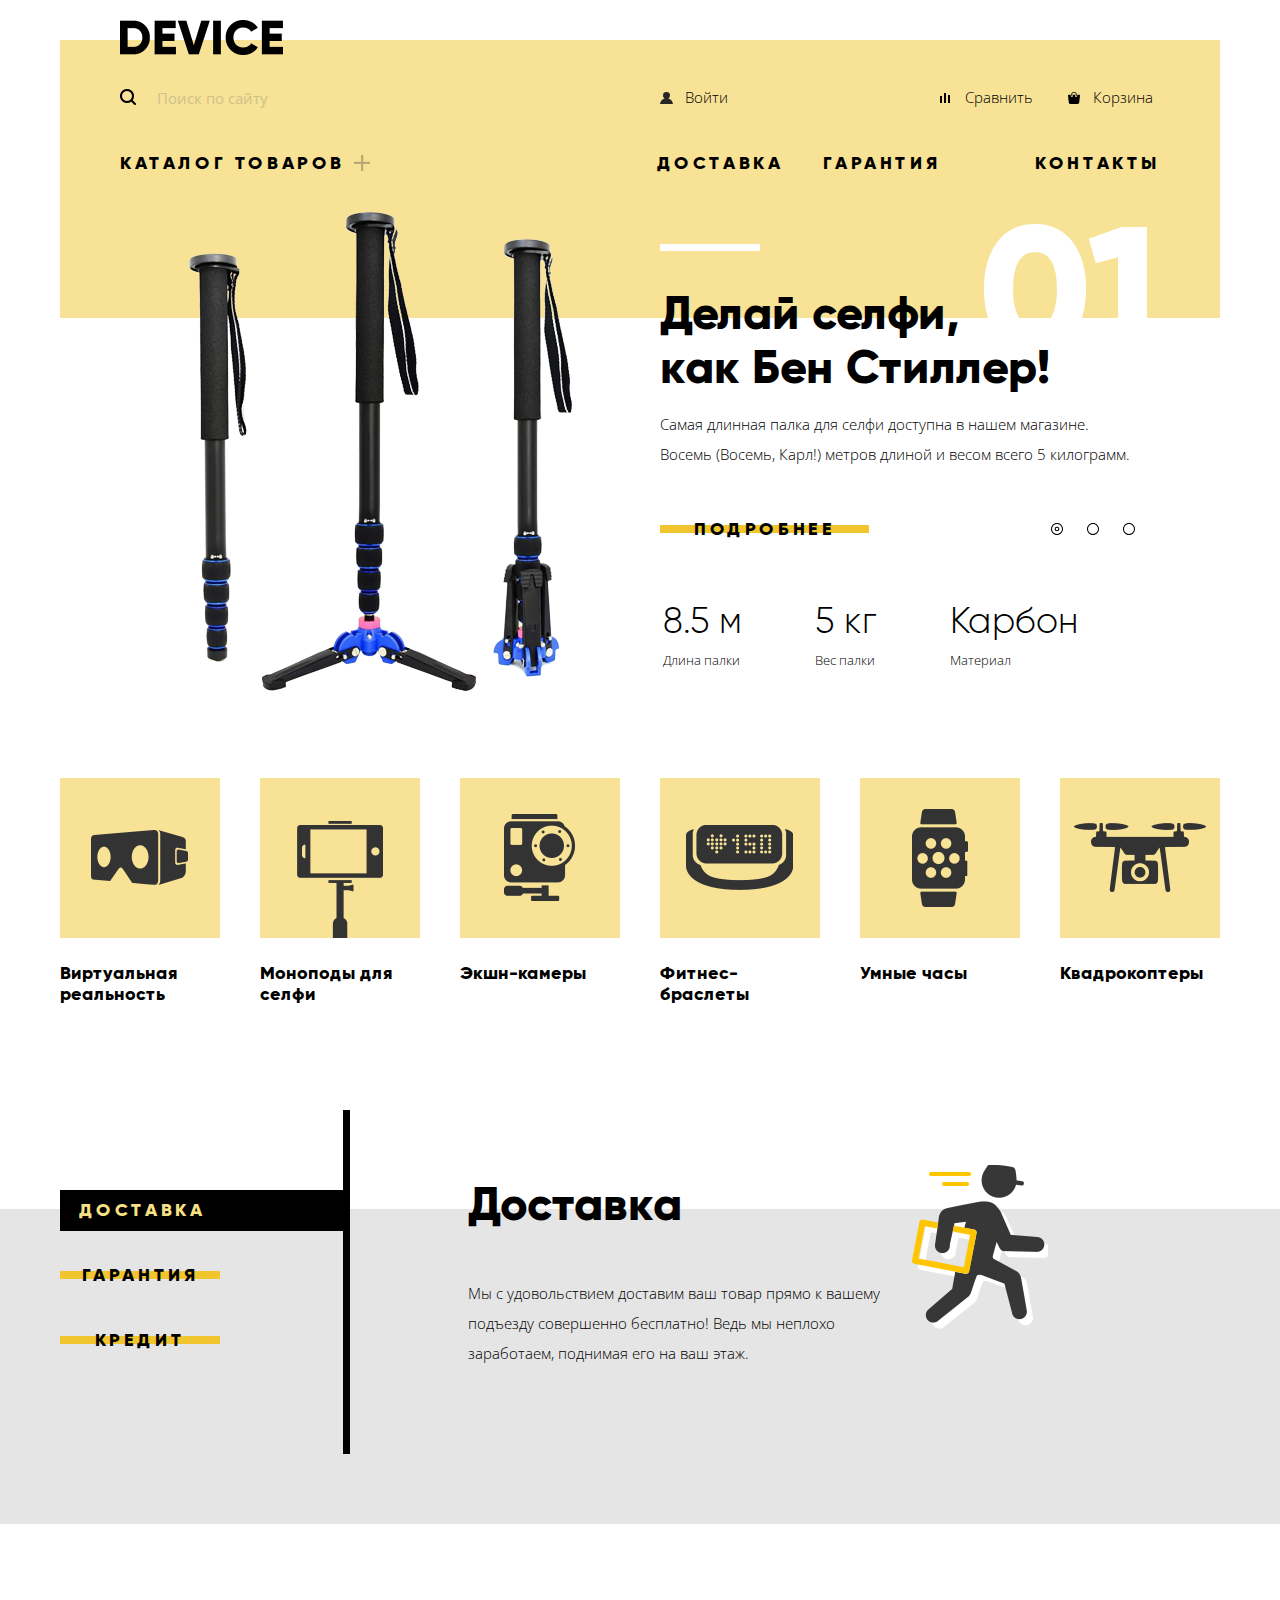
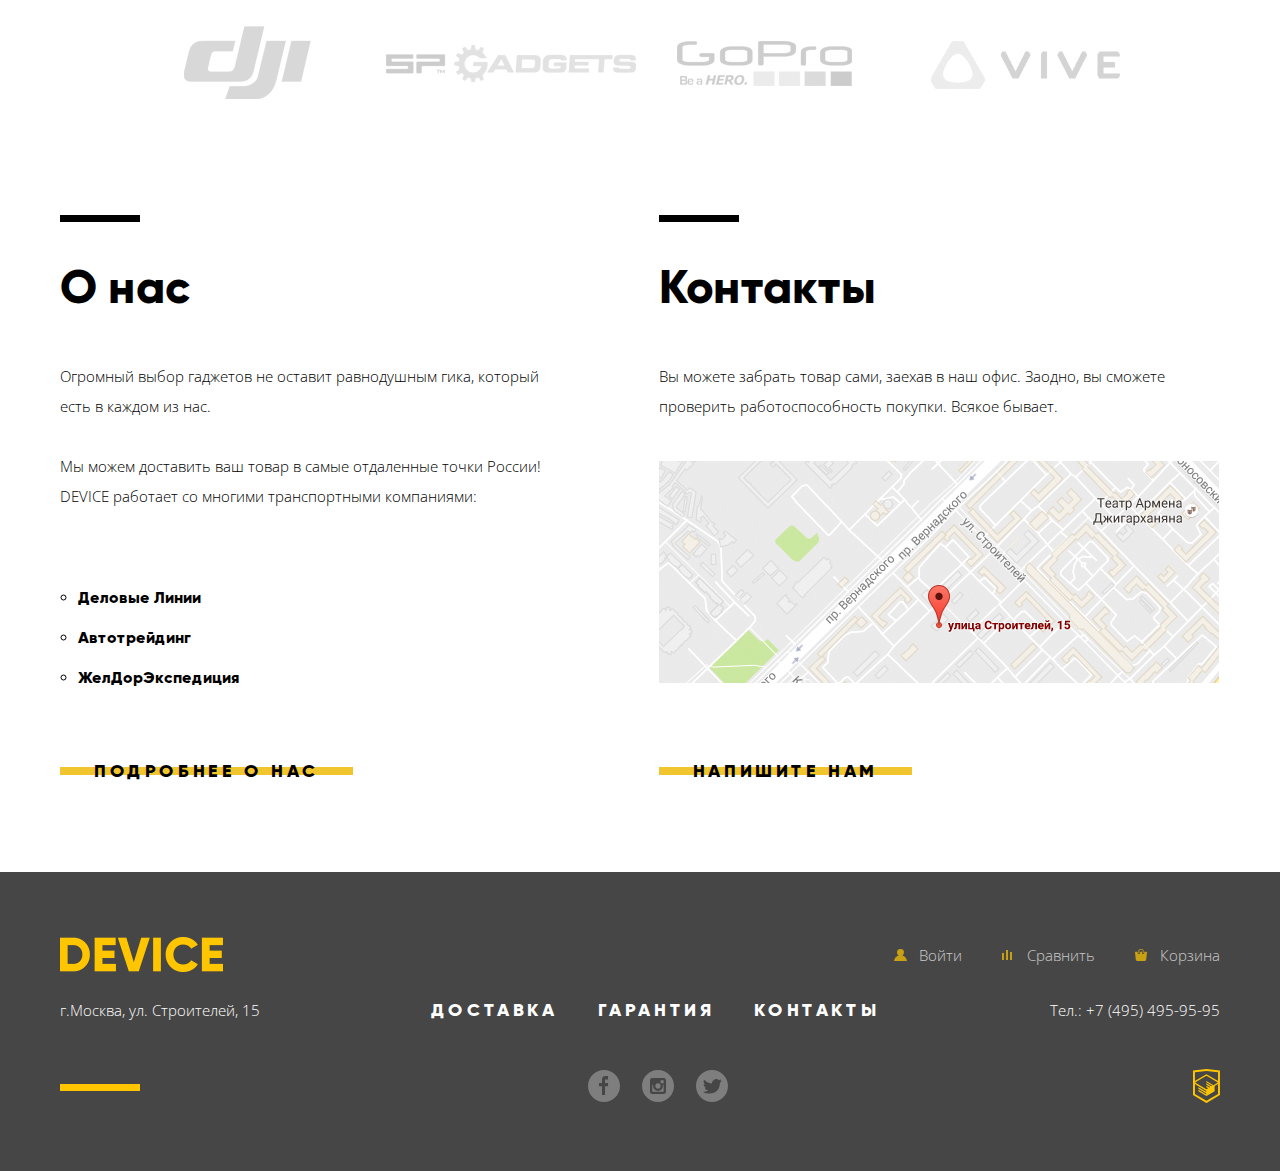
==== commit 1f333baa: "Подготовка проекта к защите" ====
--- a/index.html
+++ b/index.html
@@ -5,7 +5,7 @@
 	<title>Девайс, интернет-магазин гаджетов</title>
 	<link href="https://fonts.googleapis.com/css?family=Open+Sans:300,400&display=swap" rel="stylesheet">
 	<link rel="stylesheet" href="css/normalize.css">
-	<link rel="stylesheet" href="css/main.css">
+	<link rel="stylesheet" href="css/main-min.css">
 </head>
 <body>
 		<header class="header-main">
@@ -227,7 +227,7 @@
 						<article class="benefits-block" id="benefits-article-1">
 							<div class="benefits-text">
 								<h3>Доставка</h3>
-								<p>Мы с удовольствием доставим ваш товар прямо к вашему подъезду совершенно бесплатно! Ведь мы неплохо заработаем, поднимая его на ваш этаж.</p>
+								<p>Мы с удовольствием доставим ваш товар прямо к вашему<br> подъезду совершенно бесплатно! Ведь мы неплохо<br> заработаем, поднимая его на ваш этаж.</p>
 							</div>
 							<div class="benefits-image-wrapper">
 								<img src="img/delivery.png" alt="Доставка товара" width="200" height="200">
@@ -236,7 +236,7 @@
 						<article class="benefits-block" id="benefits-article-2">
 							<div class="benefits-text">
 								<h3>Гарантия</h3>
-								<p>Если из-за возгорания купленного у нас товара у вас сгорит дом — не переживайте, мы выдадим вам новый. Товар, не дом, конечно же.</p>	
+								<p>Если из-за возгорания купленного у нас товара у вас сгорит<br> дом — не переживайте, мы выдадим вам новый.<br> Товар, не дом, конечно же.</p>	
 							</div>
 							<div class="benefits-image-wrapper">
 								<img src="img/warranty.png" alt="Гарантия на товар" width="200" height="200">
@@ -245,7 +245,7 @@
 						<article class="benefits-block" id="benefits-article-3">
 							<div class="benefits-text">
 								<h3>Кредит</h3>
-								<p>Залезть в долговую яму стало проще! Кредитные консультанты подберут для вас наиболее выгодные условия кредита. Выгодные для нашего банка, разумеется.</p>
+								<p>Залезть в долговую яму стало проще! Кредитные <br>консультанты подберут для вас наиболее выгодные<br> условия кредита. Выгодные для нашего банка, разумеется.</p>
 							</div>
 							<div class="benefits-image-wrapper">
 								<img src="img/credit.png" alt="Покупка товара в кредит" width="200" height="200">
@@ -361,7 +361,7 @@
 	</footer>
 	<div class="map-popup-wrapper">
 		<div class="map-popup">
-			<iframe src="https://www.google.com/maps/embed?pb=!1m18!1m12!1m3!1d2249.112548877993!2d37.52742931615174!3d55.68703098053589!2m3!1f0!2f0!3f0!3m2!1i1024!2i768!4f13.1!3m3!1m2!1s0x46b54cf65f5c8955%3A0x694710ccd55501e!2z0YPQuy4g0KHRgtGA0L7QuNGC0LXQu9C10LksIDE1LCDQnNC-0YHQutCy0LAsIDExOTMxMQ!5e0!3m2!1sru!2sru!4v1560688015346!5m2!1sru!2sru" width="960" height="560" frameborder="0" style="border:0" allowfullscreen></iframe>
+			<iframe src="https://www.google.com/maps/embed?pb=!1m18!1m12!1m3!1d2249.112548877993!2d37.52742931615174!3d55.68703098053589!2m3!1f0!2f0!3f0!3m2!1i1024!2i768!4f13.1!3m3!1m2!1s0x46b54cf65f5c8955%3A0x694710ccd55501e!2z0YPQuy4g0KHRgtGA0L7QuNGC0LXQu9C10LksIDE1LCDQnNC-0YHQutCy0LAsIDExOTMxMQ!5e0!3m2!1sru!2sru!4v1560688015346!5m2!1sru!2sru" width="960" height="560" allowfullscreen></iframe>
 			<button type="button" class="map-popup-close"><span class="visually-hidden">Закрыть карту</span></button>
 		</div>
 	</div>
@@ -376,7 +376,7 @@
 						</p>
 						<p class="contacts-popup-item">
 							<label class="label-write" for="write-email">Ваш e-mail:</label>
-							<input type="email" id="write-email" placeholder="email@example.com" name="form-email" class="contacts-popup-email" required>
+							<input type="email" id="write-email" placeholder="email@example.com" name="form-email" class="contacts-popup-email">
 						</p>
 						<p class="contacts-popup-item-textarea">
 							<label class="label-write" for="write-textarea">Текст письма:</label>
@@ -388,6 +388,6 @@
 			<button type="button" class="contacts-popup-close"><span class="visually-hidden">Закрыть форму</span></button>
 		</div>
 	</div>
-	<script src="js/script.js"></script>
+	<script src="js/script-min.js"></script>
 </body>
 </html>--- a/css/main-min.css
+++ b/css/main-min.css
@@ -0,0 +1 @@
+@font-face{font-family:'Gilroy';src:url(../fonts/Gilroy-ExtraBold.woff) format("woff");font-weight:700}@font-face{font-family:'Gilroy';src:url(../fonts/Gilroy-Light.woff) format("woff");font-weight:400}*,::before,::after{box-sizing:inherit}html{box-sizing:border-box;min-width:1200px}.visually-hidden{position:absolute;clip:rect(1px 1px 1px 1px);clip:rect(1px,1px,1px,1px);padding:0;border:0;height:1px;width:1px;overflow:hidden}body{font-size:15px;font-family:"Open Sans","Arial",sans-serif;font-weight:lighter;margin:0}.header-main{padding-top:40px;width:1200px;padding-left:20px;padding-right:20px;margin-left:auto;margin-right:auto}.header-logo{width:400px;margin-top:-20px;margin-bottom:15px}.header-logo:hover{opacity:.6}.header-logo:active{opacity:.3}.header-search{width:calc(100% - 85px);background-color:#f7e296;background-image:url(../img/misc/search.png);background-repeat:no-repeat;background-position:left center;border:0;color:#000;padding-top:17px;padding-left:37px;padding-bottom:13px;margin-right:-5px;border-bottom:2px solid transparent}.header-search-form{margin-right:100px;width:440px}.header-search::placeholder{opacity:.3}.header-search:hover::placeholder{opacity:.6}.header-search:focus{border-bottom:2px solid #000;outline:0}.header-submit{width:85px;background-color:#f7e296;border:2px solid #000;outline:0;visibility:hidden;padding:15px 0 13px}.header-search:focus + .header-submit,.header-sumbit:focus-within,.header-submit:hover,.header-submit:focus{visibility:initial}.header-submit:hover,.header-submit:focus{background-color:#000;color:#fff}.header-submit:active{color:#6a6a6a}.header-service{margin-bottom:15px}.header-service-list{list-style:none;padding-left:0;margin-top:0;margin-bottom:0}.header-service-item a{color:#000;text-decoration:none}.user-exit{margin-left:13px;opacity:.3}.user-exit:hover{opacity:1}.header-service-item:first-child{width:280px}.header-service-enter{background-image:url(../img/svg/user.svg);background-repeat:no-repeat;background-position:left center;padding-left:25px}.header-service-compare{background-image:url(../img/svg/compare.svg);background-repeat:no-repeat;background-position:left center;padding-left:25px;margin-right:35px}.header-service-cart{background-image:url(../img/svg/cart.svg);background-repeat:no-repeat;background-position:left center;padding-left:25px}.header-service-enter:hover,.header-service-compare:hover,.header-service-cart:hover{opacity:.6}.header-service-enter:active,.header-service-compare:active,.header-service-cart:active{opacity:.3}.header-navigation-title{background-image:url(../img/misc/plus.png);background-repeat:no-repeat;background-position:right center;font-family:"Gilroy","Arial",sans-serif;font-weight:700;text-transform:uppercase;font-size:18px;letter-spacing:3.6px;padding-right:25px}.catalog-menu{padding-left:0;display:flex}.catalog-menu-item:first-child{width:540px;position:relative}.catalog-menu-item:nth-child(2){margin-right:40px}.catalog-menu-item:nth-child(3){margin-right:95px}.catalog-menu-item a{font-family:"Gilroy","Arial",sans-serif;font-weight:700;text-transform:uppercase;font-size:18px;letter-spacing:3.6px;text-decoration:none;color:#000}.catalog-menu-item a:hover{opacity:.6}.catalog-menu-item a:active{opacity:.3}.catalog-item{list-style:none;margin-right:60px}.catalog-inner :nth-child(3n){margin-right:0}.catalog-item a{font-family:"Open Sans","Arial",sans-serif;font-size:15px;font-weight:300;text-transform:none;letter-spacing:normal;white-space:nowrap;display:block;padding-top:9px;padding-bottom:9px}.catalog-menu{list-style:none}.breadcrumb{list-style:none;display:flex;align-items:center;padding-left:62px;margin-top:0}.breadcrumb-item{padding-right:20px;padding-left:20px;background-image:url(../img/svg/nav-arrow.svg);background-repeat:no-repeat;background-position:right center}.breadcrumb :first-child{padding-left:0}.breadcrumb :last-child{background-image:none}.breadcrumb a{text-decoration:none;color:#000;opacity:.3}.breadcrumb a:hover{opacity:.6}.breadcrumb a:active{opacity:.1}.show{margin-bottom:88px}.show-list{padding-left:0;margin-top:0;margin-bottom:0;list-style:none;display:flex;justify-content:space-between}.show-item{width:160px}.show-item-image-wrapper{object-fit:cover;display:block;position:relative}.show-item-image-wrapper:before{position:absolute;content:" ";height:160px;width:160px;z-index:-1;background-color:#f7e296}.show-item:hover .show-item-image-wrapper:before{background-color:#f0c52e}.show-item:active .show-item-image-wrapper img,.show-item:active .show-item-image-wrapper figcaption{opacity:.3}.show-item-image-wrapper{text-decoration:none;color:#000;font-family:"Gilroy","Arial",sans-serif;font-weight:700;font-size:18px}.show-item-figure{display:block;margin-top:0;margin-right:0;margin-left:0}.show-item-figure img{margin-bottom:20px}.benefits-background{background-color:#e5e5e5;background:linear-gradient(to bottom,#fff 24%,#e5e5e5 24%)}.benefits{width:1160px;margin-right:auto;margin-left:auto;display:flex;background-color:#e5e5e5;background:linear-gradient(to bottom,#fff 24%,#e5e5e5 24%);padding-bottom:70px;margin-bottom:90px}.benefits-control{list-style:none;padding-top:80px;padding-bottom:70px;padding-left:0;margin-top:0;margin-bottom:0;border-right:7px solid #000;width:290px}.benefits-control li{margin-bottom:24px}.benefits-block{display:none}.benefits-article-list{width:870px}.benefits-text{margin-top:20px;margin-left:118px}.benefits-text h3{font-family:"Gilroy","Arial",sans-serif;font-weight:700;font-size:47px}.benefits-text p{line-height:30px}.benefits-image-wrapper{display:flex;align-items:center;width:200px}.benefits-image-wrapper img{flex-shrink:0}.firms{display:flex;justify-content:center;list-style:none;padding-left:0;margin-top:0;margin-bottom:50px}.firms-item{width:260px;height:100px}.firms > :nth-child(1):hover{background-image:url(../img/logo-1.jpg);display:block;content:" "}.firms > :nth-child(2):hover{background-image:url(../img/logo-2.jpg);display:block;content:" "}.firms > :nth-child(3):hover{background-image:url(../img/logo-3.jpg);display:block;content:" "}.firms > :nth-child(4):hover{background-image:url(../img/logo-4.jpg);display:block;content:" "}.block-show{display:flex}.content-title{font-family:"Gilroy","Arial",sans-serif;font-weight:700;font-size:47px;padding-left:60px;margin-bottom:22px}.about{width:790px;margin-right:111px;margin-bottoom:80px}.about-list{padding-bottom:38px;padding-left:18px;list-style-type:circle}.about-title{font-family:"Gilroy","Arial",sans-serif;font-weight:700;font-size:47px;padding-top:45px;position:relative}.about-title:before{content:" ";width:80px;height:7px;background-color:#000;position:absolute;top:0}.about-text{font-family:"Open Sans","Arial",sans-serif;font-weight:300;line-height:30px;padding-bottom:15px}.contacts-title{font-family:"Gilroy","Arial",sans-serif;font-weight:700;font-size:47px;padding-top:45px;position:relative}.contacts-title:before{content:" ";width:80px;height:7px;background-color:#000;position:absolute;top:0}.contacts p{font-family:"Open Sans","Arial",sans-serif;line-height:30px;margin-bottom:40px}.map-link{display:block;margin-bottom:65px}.about-item{font-family:"Gilroy","Arial",sans-serif;font-weight:700;font-size:16px;line-height:40px}.product-text-wrapper{text-decoration:none}.product-text-wrapper:hover .product-title{opacity:.6}.product-text-wrapper:active .product-title{opacity:.3}.product-title{font-family:"Gilroy","Arial",sans-serif;font-weight:700;font-size:18px;line-height:24px;width:260px;color:#000}.product-price{font-family:"Gilroy","Arial",sans-serif;font-weight:400;text-decoration:none;color:#464646}.product-item{position:relative;list-style:none;margin-right:40px;margin-bottom:50px}.product-new{position:absolute;top:29px;right:35px;font-family:"Gilroy","Arial",sans-serif;font-weight:700;font-size:14px;opacity:.2;border:2px solid #000;border-radius:50%;display:block;text-align:center;padding:20px 14px}.product-hover{position:absolute;background-color:rgba(238,238,238,0.7);top:0;left:0;flex-direction:column;align-items:center;justify-content:center;width:360px;height:360px;display:none}.product-item:hover .product-hover{display:flex}.product-list li:nth-child(2n){margin-right:0}.product-list li:last-child,.product-list li:nth-last-child(2){margin-bottom:15px}.product-text-wrapper{display:flex;align-items:baseline;justify-content:space-between}.product-image{margin-bottom:10px}.options-background{background:#dcdcdc;background:linear-gradient(to right,#dcdcdc 29%,#ebebeb 29%)}.options-wrapper{width:1160px;margin-right:auto;margin-left:auto;display:flex}.options-filter{margin-right:70px;background-color:#dcdcdc;padding:7px 180px 7px 60px}.options-filter h3,.options-sort h3{font-family:"Gilroy","Arial",sans-serif;font-weight:700;text-transform:uppercase;letter-spacing:3.6px;font-size:16px}.options-sort h3{margin-right:55px}.options-sort-type li{margin-right:30px}.options-sort-type li:last-child{margin-right:0}.options-sort-type-link{text-decoration:none;opacity:.3;color:#000}.options-sort-type-link:hover{opacity:.6}.options-sort-type-link:active{opacity:1}.sort-active{opacity:1}.options-sort{display:flex}.options-sort-arrows{display:flex;align-items:center}.options-sort-type{list-style:none;padding-left:0;margin-top:0;margin-right:215px;margin-bottom:0;display:flex;align-items:center}.options-sort-arrows-up{margin-right:20px}.options-sort-arrows-up,.options-sort-arrows-down{opacity:.2}.options-sort-arrows-up:hover,.options-sort-arrows-down:hover{opacity:.4}.options-sort-arrows-up:active,.options-sort-arrows-down:active{opacity:1}.arrow-active{opacity:1}.filter-form{background-color:#eee;width:350px;padding-top:70px;padding-right:70px;padding-left:80px}.filter-range{border-top:2px solid #000;margin-bottom:60px}.filter-range-title{font-family:"Gilroy","Arial",sans-serif;font-weight:700;font-size:18px;margin-top:10px}.filter-color{border-top:2px solid #000}.filter-color-title{margin-top:10px}.filter-bluetooth{border-top:2px solid #000}.filter-bluetooth-title{margin-top:10px}.filter-color-item{list-style:none;font-size:14px;line-height:40px}.filter-bluetooth-item{list-style:none;font-size:14px;line-height:40px}.filter-color-title{font-family:"Gilroy","Arial",sans-serif;font-weight:700;font-size:18px}.filter-bluetooth-title{font-family:"Gilroy","Arial",sans-serif;font-weight:700;font-size:18px}.pagination ul{background-color:#ebebeb;display:flex;align-items:center;margin-right:20px;margin-bottom:70px;margin-left:70px}.pagination-list{display:flex;list-style:none;padding-left:0;margin-top:0;margin-bottom:0}.pagination-item{font-family:"Gilroy","Arial",sans-serif;font-weight:700;letter-spacing:3.6px;font-size:16px;margin-right:25px}.pagination-item a{text-decoration:none;color:#000;opacity:.3}.pagination-item a:hover{opacity:.6}.pagination-item a:active{opacity:1}.pagination-list .pagination-item:last-child{margin-right:0}.pagination-backward,.pagination-forward{font-family:"Gilroy","Arial",sans-serif;font-weight:700;text-transform:uppercase;letter-spacing:3.6px;font-size:16px;text-decoration:none;color:#000;display:block}.pagination-backward{margin-right:215px;padding:26px 25px 26px 30px}.pagination-forward{padding-top:26px;padding-bottom:26px;margin-left:184px;width:125px;text-align:center}.pagination-backward:hover,.pagination-forward:hover{background-color:#d9d9d9}.pagination-backward:active,.pagination-forward:active{opacity:.3}.pagination-active a{opacity:1}.visually-hidden:not(:focus):not(:active),input[type="checkbox"].visually-hidden,input[type="radio"].visually-hidden{position:absolute;width:1px;height:1px;margin:-1px;border:0;padding:0;white-space:nowrap;clip-path:inset(100%);clip:rect(0 0 0 0);overflow:hidden}.filter-color-list,.filter-bluetooth-list{padding-left:0;margin-top:0;margin-bottom:30px}.filter-color-item,.filter-bluetooth-item{padding-left:40px;position:relative}.input-checkbox + label:before{position:absolute;top:9px;left:0;width:23px;height:23px;content:" ";background-size:100% 100%;background-image:url(../img/svg/checkbox-off.svg)}.input-checkbox:checked + label:before{background-size:100% 100%;background-image:url(../img/svg/checkbox-on.svg);width:27px}.input-checkbox:focus + label::before{outline:#3b99fc auto 1px}.input-radio + label:before{position:absolute;top:9px;left:0;width:25px;height:25px;content:" ";background-size:100% 100%;background-image:url(../img/svg/radio-off.svg)}.input-radio:checked + label:before{background-size:100% 100%;background-image:url(../img/svg/radio-on.svg)}.input-radio:focus + label::before{outline:#3b99fc auto 1px}.input-checkbox + label:hover:before,.input-checkbox:checked + label:hover:before,.input-radio + label:hover:before,.input-radio:checked + label:hover,.input-checkbox + label:hover,.input-checkbox:checked + label:hover,.input-checkbox + label:focus:before,.input-checkbox:checked + label:focus:before,.input-radio + label:focus:before,.input-radio:checked + label:focus,.input-checkbox + label:focus,.input-checkbox:checked + label:focus,.input-radio + label:focus{opacity:.6}.input-checkbox + label:disabled:before,.input-checkbox:checked + label:disabled:before,.input-radio + label:disabled:before,.input-radio:checked + label:disabled,.input-checkbox + label:disabled,.input-checkbox:checked + label:disabled,.input-radio + label:disabled,.input-radio:checked + label:disabled{opacity:.25}.filter-range-title{margin-bottom:34px}.filter-range-controls{position:relative}.filter-range-scale{height:2px;background-color:#dbdbdb;margin-bottom:10px}.filter-range-bar{height:2px;width:65%;background-color:#91c92f}.filter-range-toggle{position:relative;width:20px;height:20px;padding:0;border:8px solid #fff;background-color:#ababab;border-radius:50%;box-shadow:2px 1px 0 #cfcfcf;position:absolute;top:-10px;left:0;cursor:pointer}.toggle-min{left:0}.toggle-max{left:120px}.price-min,.price-max{position:absolute;font-family:"Gilroy","Arial",sans-serif;font-weight:400;font-size:14px;top:16px;left:-5px;width:90px}.price-min input,.price-max input{width:60px;background-color:#eee;border:0}.price-min input::placeholder,.price-max input::placeholder{font-family:"Gilroy","Arial",sans-serif;font-weight:400;font-size:14px}.footer-main{background-color:#464646;display:flex;flex-grow:0;flex-shrink:0;flex-basis:auto;padding-top:65px;padding-bottom:65px}.footer-logo:hover{opacity:.6}.footer-logo:active{opacity:.3}.footer-address{color:#fff}.footer-information-list,.footer-service-list{list-style:none}.footer-service-list a{color:#fff;opacity:.7;text-decoration:none}.footer-service-list a:hover{opacity:1}.footer-service-list a:active{opacity:.3}.footer-service-enter{background-image:url(../img/svg/user-yellow.svg);background-repeat:no-repeat;background-position:left center;padding-left:25px;width:100px}.footer-service-compare{background-image:url(../img/svg/compare-yellow.svg);background-repeat:no-repeat;background-position:left center;padding-left:25px}.footer-service-cart{background-image:url(../img/svg/cart-yellow.svg);background-repeat:no-repeat;background-position:left center;padding-left:25px}.footer-information-item{margin-right:40px}.footer-information-item:last-child{margin-right:0}.footer-information-item a{font-family:"Gilroy","Arial",sans-serif;font-weight:700;font-size:18px;text-transform:uppercase;color:#fff;text-decoration:none;letter-spacing:3.6px}.footer-information-item a:hover{opacity:.6}.footer-information-item a:active{opacity:.3}.footer-service-item{margin-left:40px}.footer-phone{color:#fff;text-decoration:none}.social-button a{display:block}.footer-social li{list-style:none;opacity:.3;margin-right:22px}.footer-social li:hover{opacity:1}.footer-social li:active{opacity:.1}.academy-link:hover{opacity:.6}.academy-link:active{opacity:.3}.map-popup-wrapper,.contacts-popup-wrapper{position:fixed;top:0;right:0;bottom:0;left:0;display:none;justify-content:center;align-items:center;z-index:999}.map-popup{position:relative;width:960px;box-shadow:1px 0 20px 0 rgba(0,0,0,.2);margin-right:auto;margin-left:auto}.map-popup-close{position:absolute;background-image:url(../img/misc/modal-close-popup.png);display:block;height:55px;width:55px;background-color:transparent;border:0;top:22px;right:22px;opacity:.6}.map-popup iframe{border:0}@keyframes bounce{0%{transform:translateY(-2000px)}70%{transform:translateY(30px)}90%{transform:translateY(-10px)}100%{transform:translateY(0)}}.popup-show{display:flex;animation:bounce .6s}.contacts-popup{background-color:#fff;width:960px;display:flex;justify-content:center;box-shadow:1px 0 20px 0 rgba(0,0,0,.2);position:relative}.contacts-popup-section{width:760px;padding-top:75px}.contacts-popup-section :first-child{margin-right:40px}.contacts-popup-form{display:flex;flex-wrap:wrap}.contacts-popup-item{width:360px}.contacts-popup-item-textarea{width:760px;margin-bottom:35px}.contacts-popup-name,.contacts-popup-email,.contacts-popup-textarea{width:100%;background-color:#f2f2f2;border:0;padding-top:16px;padding-bottom:17px;padding-left:20px}.contacts-popup-name::placeholder,.contacts-popup-email::placeholder{font-size:14px}.contacts-popup-name:focus,.contacts-popup-email:focus,.contacts-popup-textarea:focus{background-color:#fff;outline:2px solid #f7e296}.contacts-popup-name:invalid,.contacts-popup-email:invalid,.contacts-popup-textarea:invalid{background-color:#f6dada;outline:2px solid #f6dada}.label-write{display:block;margin-bottom:13px;font-family:"Gilroy","Arial",sans-serif;font-weight:700;font-size:18px}.contacts-popup-close{position:absolute;background-image:url(../img/misc/modal-close-popup.png);display:block;height:55px;width:55px;background-color:#fff;border:0;margin-left:auto;opacity:.5;cursor:pointer;right:22px;top:22px}.contacts-popup-close:hover,.map-popup-close:hover{opacity:1}.contacts-popup-close:active,.map-popup-close:active{opacity:.3}.contacts-popup-textarea{resize:none;width:100%}.contacts-popup-submit{margin-bottom:80px}.content-block{width:1160px;display:flex;margin-right:auto;margin-bottom:80px;margin-left:auto}.header-wrapper{width:1160px;margin-right:auto;margin-left:auto;padding-right:60px;padding-bottom:20px;padding-left:60px;background-color:#f7e296;display:flex;flex-direction:column}.header-wrapper-catalog{width:1160px;margin-right:auto;margin-left:auto;padding-right:60px;padding-bottom:20px;padding-left:60px;background-color:#f7e296;display:flex;flex-direction:column}.main-wrapper{width:1200px;margin-right:auto;margin-left:auto;padding-right:20px;padding-left:20px;display:flex;flex-direction:column}.footer-wrapper{width:1200px;margin-right:auto;margin-left:auto;padding-right:20px;padding-left:20px;display:flex;flex-direction:column}.header-service{display:flex}.header-service-list{display:flex;align-items:center}.header-service-item{display:flex}.catalog-inner{display:none;flex-wrap:wrap;width:1160px;background-color:#f7e296;position:absolute;top:20px;left:-60px;z-index:5;padding:22px 500px 18px 60px}.catalog-inner li:nth-last-child(1){width:100%}.header-navigation-title:hover + .catalog-inner,.header-navigation-title:focus-within + .catalog-inner,.catalog-inner:hover,.catalog-inner:focus{display:flex}.catalog-menu-item:hover > .catalog-inner,.catalog-menu-item:focus-within > .catalog-inner{display:flex}.catalog-menu{display:flex}.footer-wrapper{display:flex;flex-direction:column}.footer-service{display:flex;align-items:center;justify-content:space-between;margin-bottom:12px}.footer-service-list{display:flex;padding-left:0;margin-top:0;margin-bottom:0}.footer-address-wrapper{display:flex;justify-content:space-between;align-items:center;margin-bottom:35px}.footer-information-list{display:flex;padding-left:0;margin-top:0;margin-bottom:0}.footer-social-wrapper{display:flex;justify-content:space-between;align-items:center}.footer-social{padding-left:0;margin-top:0;margin-bottom:0;margin-left:-17px;display:flex;align-items:center}.footer-social :last-child{margin-right:0}.content-filter-wrapper{position:relative;display:flex;width:1200px;margin-left:auto;margin-right:auto}.content-filter-background{background:linear-gradient(to right,#eee 29%,#fff 29%)}.product-section{margin-top:69px}.product-list{display:flex;width:850px;flex-wrap:wrap;padding-left:70px;margin-top:0;margin-bottom:0}.breadcrumb-wrapper{width:1200px;margin-right:auto;margin-bottom:35px;margin-left:auto;padding-right:20px;padding-left:20px;display:flex;flex-direction:column}.footer-social-wrapper:before{content:" ";width:80px;height:7px;background-color:#ffc600}.about-text-container{padding-bottom:22px}.button-device{position:relative;display:inline-flex;justify-content:center;align-items:center;font-family:"Gilroy","Arial",sans-serif;font-weight:700;font-size:18px;letter-spacing:3.6px;text-transform:uppercase;border:0;background-color:transparent;z-index:1;color:#000;text-decoration:none;transition:300ms;padding:10px 34px}.button-device:before{position:absolute;display:block;content:" ";height:8px;width:100%;background-color:#f0c52e;z-index:-1;top:16px;left:0}.button-device:hover,.button-device:hover{background-color:#f0c52e}.button-device:active{background-color:#f0c52e;color:#be9c22}.button-benefits{position:relative;display:inline-flex;justify-content:center;font-family:"Gilroy","Arial",sans-serif;font-weight:700;font-size:18px;letter-spacing:3.6px;text-transform:uppercase;border:0;background-color:transparent;z-index:1;color:#000;text-decoration:none;width:160px;transition:300ms;padding:10px 34px}.button-benefits:before{position:absolute;display:block;content:" ";height:8px;width:100%;background-color:#f0c52e;z-index:-1;top:16px;left:0}#benefits-input-1:checked ~ .benefits-control label[for="benefits-input-1"],#benefits-input-2:checked ~ .benefits-control label[for="benefits-input-2"],#benefits-input-3:checked ~ .benefits-control label[for="benefits-input-3"]{padding-right:160px;padding-left:34px;width:290px;color:#f7e184;text-align:left;background-color:#000}#benefits-input-1:checked ~ .benefits-control label[for="benefits-input-1"]:before,#benefits-input-2:checked ~ .benefits-control label[for="benefits-input-2"]:before,#benefits-input-3:checked ~ .benefits-control label[for="benefits-input-3"]:before{background-color:#000}#benefits-input-1:checked ~ .benefits-article-list #benefits-article-1,#benefits-input-2:checked ~ .benefits-article-list #benefits-article-2,#benefits-input-3:checked ~ .benefits-article-list #benefits-article-3{display:flex}.button-benefits:hover,.button-benefits:focus{background-color:#f0c52e}.button-benefits:active{background-color:#000;color:#f7e184;width:290px;text-align:left;padding-right:160px}.button-benefits:active:before{display:none}.product-compare{border:0;background-color:transparent;color:#000;opacity:.5;font-size:13px}.product-compare:hover{opacity:1}.product-compare:active{opacity:.2}.slider-list{padding-left:0;margin-top:0;margin-bottom:0}.slider{position:relative;background-color:#f7e296;background:linear-gradient(to bottom,#f7e296 110px,#fff 110px);margin-bottom:80px;padding-right:60px;padding-left:60px}.slider-wrapper{display:none;justify-content:space-between;position:relative}.slider-wrapper:nth-child(1)::after{content:"01";position:absolute;display:block;font-family:"Gilroy","Arial",sans-serif;font-weight:700;font-size:179px;color:#fff;top:-20px;right:0}.slider-wrapper:nth-child(2)::after{content:"02";position:absolute;display:block;font-family:"Gilroy","Arial",sans-serif;font-weight:700;font-size:179px;color:#fff;top:-20px;right:0}.slider-wrapper:nth-child(3)::after{content:"03";position:absolute;display:block;font-family:"Gilroy","Arial",sans-serif;font-weight:700;font-size:179px;color:#fff;top:-20px;right:0}.slider-image-wrapper{width:520px;height:490px;text-align:center}.slider-image-wrapper img{max-width:100%}.slider-button{margin-bottom:48px;position:relative}.slider-content-wrapper{width:500px;padding-top:78px}.slider-content-wrapper h3{display:block;font-family:"Gilroy","Arial",sans-serif;font-weight:700;font-size:47px;position:relative;z-index:4;margin-top:0;margin-bottom:4px}.slider-content-wrapper h3:before{position:absolute;top:-42px;display:block;content:" ";height:7px;width:100px;background-color:#fff}.slider-content-wrapper p{line-height:30px;margin-bottom:40px;width:480px}.slider-control{position:absolute;top:14px;right:25px;z-index:6}.slider-control label{display:inline-block;vertical-align:top;width:12px;height:12px;background-image:url(../img/svg/slider-button-empty.svg);background-repeat:no-repeat;background-position:center center;background-size:100% 100%;font-size:0;margin-right:20px}.slider-control label:last-child{margin-right:0}#slider-input-1:checked ~ .slider-list label[for="slider-input-1"],#slider-input-2:checked ~ .slider-list label[for="slider-input-2"],#slider-input-3:checked ~ .slider-list label[for="slider-input-3"]{background-image:url(../img/svg/slider-button.svg)}#slider-input-1:checked ~ .slider-list #slide-1,#slider-input-2:checked ~ .slider-list #slide-2,#slider-input-3:checked ~ .slider-list #slide-3{display:flex}.slider-table tr:first-child{font-family:"Gilroy","Arial",sans-serif;font-weight:400;font-size:36px;margin-bottom:5px}.slider-table tr:first-child td{padding-bottom:8px}.slider-table tr td{padding-right:70px}.slider-table tr:nth-child(2){font-size:13px}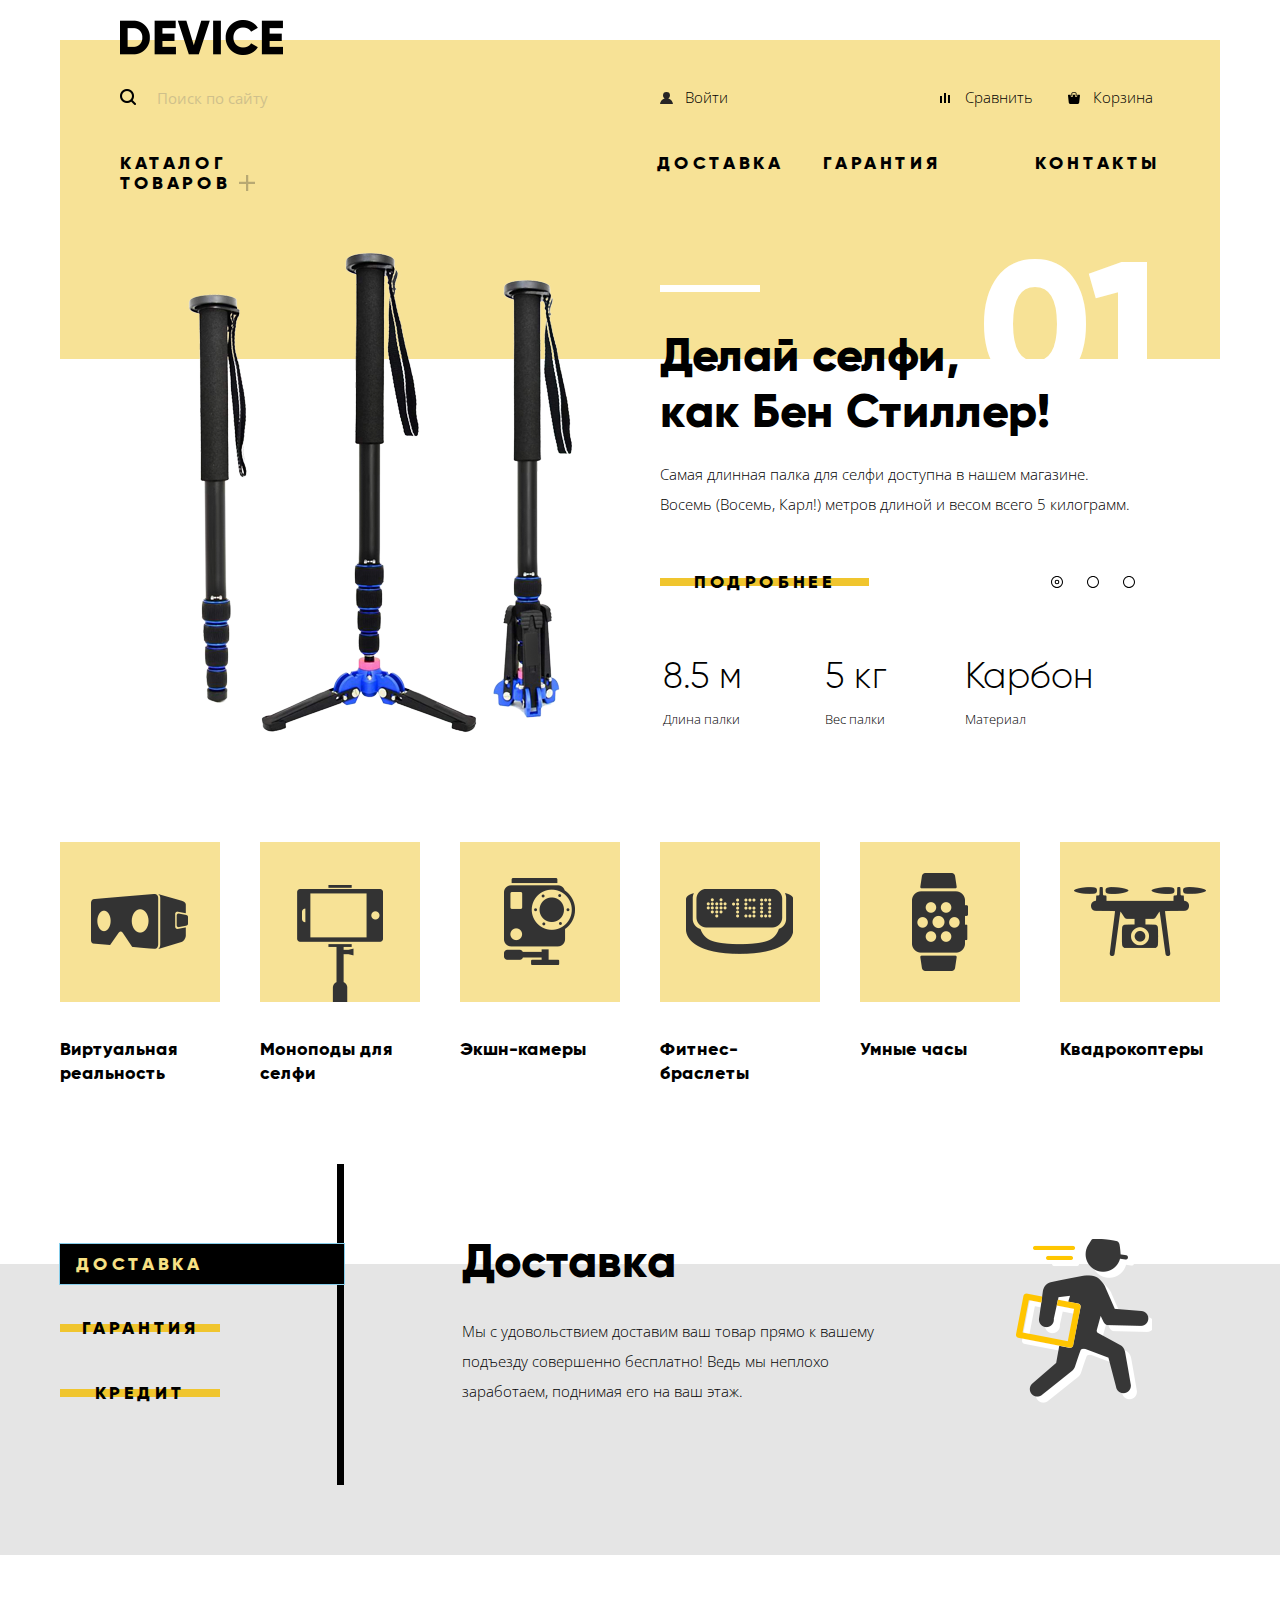
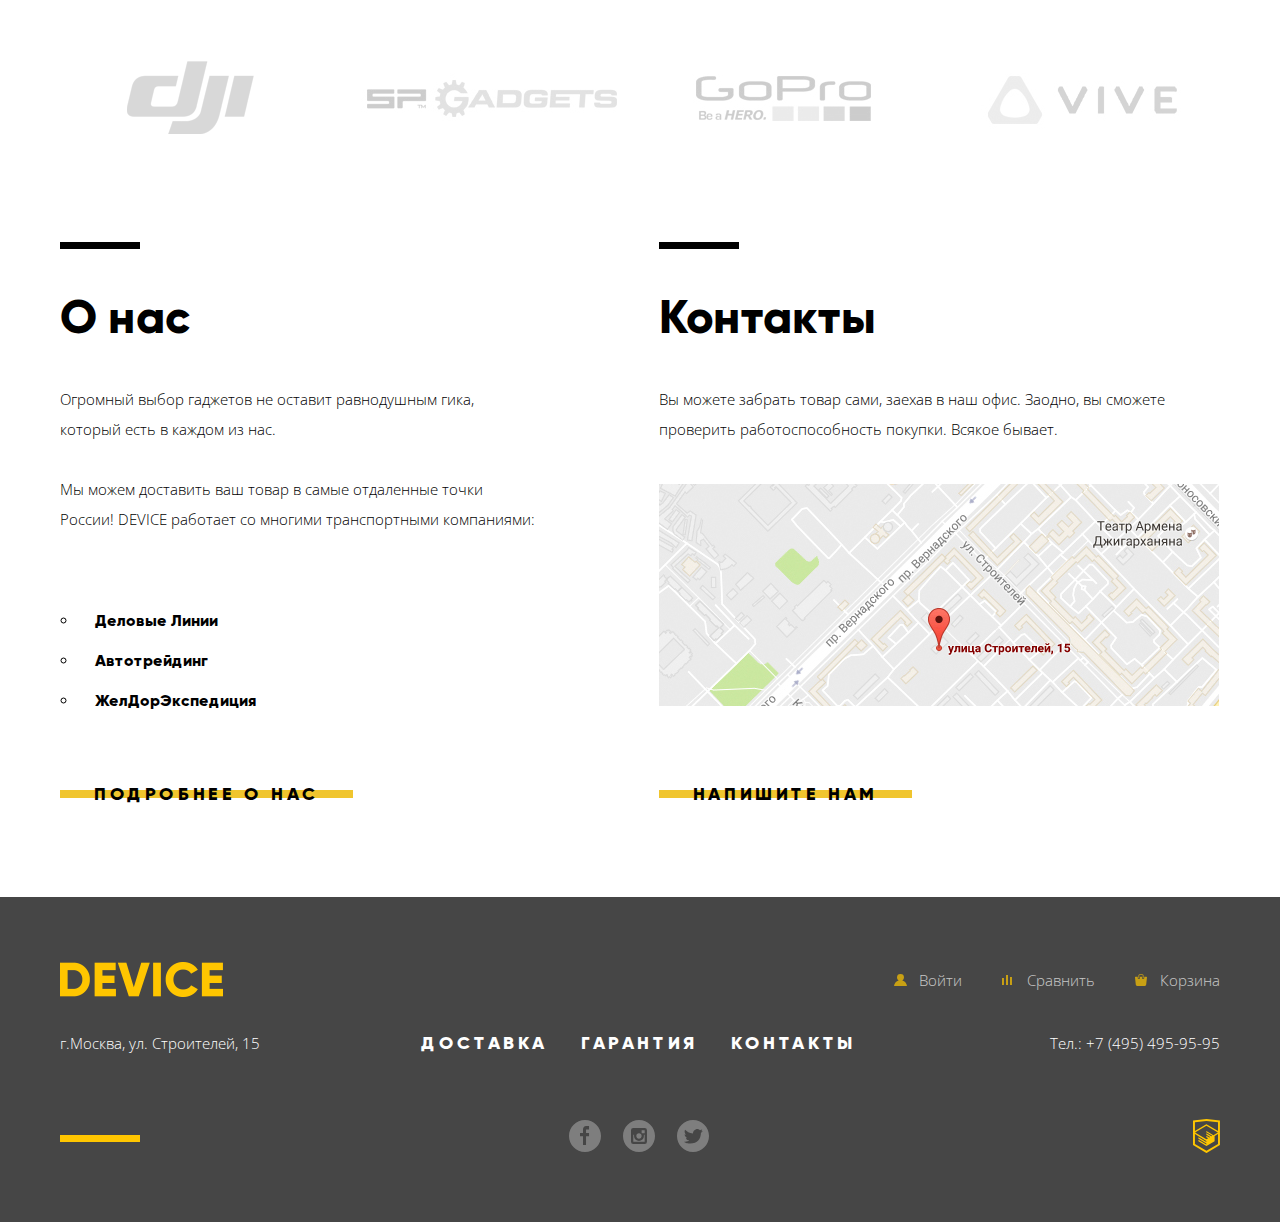
==== commit 6aa85cec: "Вертикальные выравнивания" ====
--- a/index.html
+++ b/index.html
@@ -5,7 +5,7 @@
 	<title>Девайс, интернет-магазин гаджетов</title>
 	<link href="https://fonts.googleapis.com/css?family=Open+Sans:300,400&display=swap" rel="stylesheet">
 	<link rel="stylesheet" href="css/normalize.css">
-	<link rel="stylesheet" href="css/main-min.css">
+	<link rel="stylesheet" href="css/main.css">
 </head>
 <body>
 		<header class="header-main">
@@ -285,8 +285,8 @@
 				<section class="about">
 					<h3 class="about-title">О нас</h3>
 					<div class="about-text-container">
-						<p class="about-text">Огромный выбор гаджетов не оставит равнодушным гика, который есть в каждом из нас.</p>
-						<p class="about-text">Мы можем доставить ваш товар в самые отдаленные точки России! DEVICE работает со многими транспортными компаниями:</p>
+						<p class="about-text">Огромный выбор гаджетов не оставит равнодушным гика,<br> который есть в каждом из нас.</p>
+						<p class="about-text">Мы можем доставить ваш товар в самые отдаленные точки <br>России! DEVICE работает со многими транспортными компаниями:</p>
 					</div>
 					<ul class="about-list">
 						<li class="about-item">Деловые Линии</li>
@@ -388,6 +388,6 @@
 			<button type="button" class="contacts-popup-close"><span class="visually-hidden">Закрыть форму</span></button>
 		</div>
 	</div>
-	<script src="js/script-min.js"></script>
+	<script src="js/script.js"></script>
 </body>
 </html>--- a/css/main.css
+++ b/css/main.css
@@ -0,0 +1,1969 @@
+@font-face {
+	font-family: 'Gilroy';
+	src: url('../fonts/Gilroy-ExtraBold.woff') format('woff');
+	font-weight: bold;
+}
+
+@font-face {
+	font-family: 'Gilroy';
+	src: url('../fonts/Gilroy-Light.woff') format('woff');
+	font-weight: normal;
+}
+*, *::before, *::after {
+	box-sizing: inherit;
+}
+html {
+	box-sizing: border-box;
+	min-width: 1200px;
+}
+
+/* service */
+.visually-hidden {
+	position: absolute;
+	clip: rect(1px 1px 1px 1px);
+	clip: rect(1px, 1px, 1px, 1px);
+	padding: 0;
+	border: 0;
+	height: 1px;
+	width: 1px;
+	overflow: hidden;
+}
+
+/* body and global*/
+body {
+	font-size: 15px;
+	font-family: "Open Sans", "Arial", sans-serif;
+	font-weight: lighter;
+	margin: 0;
+}
+
+
+/* header styles */
+.header-main {
+	padding-top: 40px;
+	width: 1200px;
+	padding-left: 20px;
+	padding-right: 20px;
+	margin-left: auto;
+	margin-right: auto;
+}
+.header-logo {
+	width: 400px;
+	margin-top: -20px;
+	margin-bottom: 15px;
+}
+.header-logo:hover {
+	opacity: 0.6;
+}
+
+.header-logo:active {
+	opacity: 0.3;
+}
+
+.header-search {
+	width: calc(100% - 85px);
+	background-color: #f7e296;
+	background-image: url(../img/misc/search.png);
+	background-repeat: no-repeat;
+	background-position: left center;
+	border: 0;
+	color: #000;
+	padding-top: 17px;
+	padding-left: 37px;
+	padding-bottom: 13px;
+	margin-right: -5px;
+	border-bottom: 2px solid transparent;
+}
+
+.header-search-form {
+	margin-right: 100px;
+	width: 440px;
+}
+
+.header-search::placeholder {
+	opacity: 0.3;
+}
+
+.header-search:hover::placeholder {
+	opacity: 0.6;
+}
+
+.header-search:focus {
+	border-bottom: 2px solid #000;
+	outline: 0;
+}
+
+.header-submit {
+	padding-top: 15px;
+	padding-right: 0;
+	padding-bottom: 13px;
+	padding-left: 0;
+	width: 85px;
+	background-color: #f7e296;
+	border: 2px solid #000;
+	outline: 0;
+	visibility: hidden;
+}
+
+.header-search:focus + .header-submit,
+.header-sumbit:focus-within,
+.header-submit:hover,
+.header-submit:focus {
+	visibility: initial;
+}
+
+.header-submit:hover,
+.header-submit:focus {
+	background-color: #000;
+	color: #fff;
+}
+
+.header-submit:active {
+	color: #6a6a6a;
+}
+
+.header-service {
+	margin-bottom: 15px;
+}
+
+.header-service-list {
+	list-style: none;
+	padding-left: 0;
+	margin-top: 0;
+	margin-bottom: 0;
+}
+
+.header-service-item a {
+	color: #000;
+	text-decoration: none;
+}
+
+.user-exit {
+	margin-left: 13px;
+	opacity: 0.3;
+}
+
+.user-exit:hover {
+	opacity: 1;
+}
+
+.header-service-item:first-child {
+	width: 280px;
+}
+
+.header-service-enter {
+	background-image: url(../img/svg/user.svg);
+	background-repeat: no-repeat;
+	background-position: left center;
+	padding-left: 25px;
+}
+
+.header-service-compare {
+	background-image: url(../img/svg/compare.svg);
+	background-repeat: no-repeat;
+	background-position: left center;
+	padding-left: 25px;
+	margin-right: 35px;
+}
+
+.header-service-cart {
+	background-image: url(../img/svg/cart.svg);
+	background-repeat: no-repeat;
+	background-position: left center;
+	padding-left: 25px;
+}
+
+.header-service-enter:hover,
+.header-service-compare:hover,
+.header-service-cart:hover {
+	opacity: 0.6;
+}
+
+.header-service-enter:active,
+.header-service-compare:active,
+.header-service-cart:active {
+	opacity: 0.3;
+}
+
+.header-navigation-title {
+	background-image: url(../img/misc/plus.png);
+	background-repeat: no-repeat;
+	background-position: right center;
+	font-family: "Gilroy", "Arial", sans-serif;
+	font-weight: bold;
+	text-transform: uppercase;
+	font-size: 18px;
+	letter-spacing: 3.6px;
+	padding-right: 25px;
+}
+
+.catalog-menu {
+	padding-left: 0;
+	display: flex;
+}
+
+.catalog-menu-item:first-child {
+	position: relative;
+	margin-right: 295px;
+}
+
+.catalog-menu-item:nth-child(2) {
+	margin-right: 40px;
+}
+
+.catalog-menu-item:nth-child(3) {
+	margin-right: 95px;
+}
+
+.catalog-menu-item a {
+	font-family: "Gilroy", "Arial", sans-serif;
+	font-weight: bold;
+	text-transform: uppercase;
+	font-size: 18px;
+	letter-spacing: 3.6px;
+	text-decoration: none;
+	color: #000;
+}
+
+.catalog-menu-item a:hover {
+	opacity: 0.6;
+}
+
+.catalog-menu-item a:active {
+	opacity: 0.3;
+}
+
+.catalog-item {
+	list-style: none;
+}
+
+
+.catalog-item a {
+	width: 240px;
+	font-family: "Open Sans", "Arial", sans-serif;
+	font-size: 15px;
+	font-weight: 300;
+	text-transform: none;
+	letter-spacing: normal;
+	display: block;
+	padding-top: 9px;
+	padding-bottom: 9px;
+}
+
+.catalog-inner .catalog-item:nth-child(3n+2) a {
+	width: 200px;
+}
+
+.catalog-inner .catalog-item:nth-child(3n+3) a {
+	width: 160px;
+}
+
+.catalog-menu {
+	list-style: none;
+}
+
+/* breadcrumb */
+.breadcrumb {
+	list-style: none;
+	display: flex;
+	align-items: center;
+	padding-left: 62px;
+	margin-top: 0;
+}
+
+.breadcrumb-item {
+	padding-right: 14px;
+	padding-left: 20px;
+	background-image: url(../img/svg/nav-arrow.svg);
+	background-repeat: no-repeat;
+	background-position: right center;
+}
+
+.breadcrumb :first-child {
+	padding-left: 0;
+}
+
+.breadcrumb :last-child {
+	background-image: none;
+}
+
+.breadcrumb a {
+	text-decoration: none;
+	color: #000;
+	opacity: 0.3;
+}
+
+.breadcrumb a:hover {
+	opacity: 0.6;
+}
+
+.breadcrumb a:active {
+	opacity: 0.1;
+}
+
+/* Content on main page */
+
+.show {
+	margin-bottom: 61px;
+}
+
+.show-list {
+	padding-left: 0;
+	margin-top: 0;
+	margin-bottom: 0;
+	list-style: none;
+	display: flex;
+	justify-content: space-between;
+}
+
+.show-item {
+	width: 160px;
+}
+
+
+
+.show-item-image-wrapper {
+	object-fit: cover;
+	display: block;
+	position: relative;
+}
+
+.show-item-image-wrapper:before {
+	position: absolute;
+	content: " ";
+	height: 160px;
+	width: 160px;
+	z-index: -1;
+	background-color: #f7e296;
+}
+
+.show-item:hover .show-item-image-wrapper:before{
+	background-color: #f0c52e;
+}
+
+.show-item:active .show-item-image-wrapper img,
+.show-item:active .show-item-image-wrapper figcaption {
+	opacity: 0.3;
+}
+
+.show-item-image-wrapper {
+	text-decoration: none;
+	color: #000;
+	font-family: "Gilroy", "Arial", sans-serif;
+	font-weight: bold;
+	font-size: 18px;
+}
+
+.show-item-figure {
+	display: block;
+	margin-top: 0;
+	margin-right: 0;
+	margin-left: 0;
+}
+
+.show-item-figure img {
+	margin-bottom: 30px;
+}
+
+.show-item-figure figcaption {
+	line-height: 24px;
+}
+
+.benefits-background {
+	background-color: #e5e5e5;
+	background: linear-gradient(to bottom, #fff 25.5%, #e5e5e5 25.5%);
+}
+
+.benefits {
+	width: 1160px;
+	margin-right: auto;
+	margin-left: auto;
+	display: flex;
+	background-color: #e5e5e5;
+	background: linear-gradient(to bottom, #fff 25.5%, #e5e5e5 25.5%);
+	padding-bottom: 70px;
+	margin-bottom: 94px;
+}
+
+.benefits-control {
+	list-style: none;
+	padding-top: 80px;
+	padding-bottom: 47px;
+	padding-left: 0;
+	margin-top: 0;
+	margin-bottom: 0;
+	border-right: 7px solid #000;
+	width: 284px;
+}
+
+.benefits-control li {
+	margin-bottom: 24px;
+}
+
+.benefits-block {
+	display: none;
+}
+
+.benefits-article-list {
+	width: 870px;
+}
+
+.benefits-text {
+	margin-top: 23px;
+	margin-right: 110px;
+	margin-left: 118px;
+}
+
+.benefits-text h3 {
+	font-family: "Gilroy", "Arial", sans-serif;
+	font-weight: bold;
+	font-size: 47px;
+	margin-bottom: 28px;
+}
+
+.benefits-text p {
+	line-height: 30px;
+}
+
+.benefits-image-wrapper {
+	display: flex;
+	align-items: flex-end;
+	width: 200px;
+}
+
+.benefits-image-wrapper img {
+	flex-shrink: 0;
+}
+
+.firms {
+	display: flex;
+	justify-content: center;
+	list-style: none;
+	padding-left: 0;
+	margin-top: 0;
+	margin-bottom: 43px;
+	width: 1160px;
+	margin-right: auto;
+	margin-left: auto;
+}
+
+.firms-item {
+	width: 260px;
+	height: 100px;
+}
+
+.firms li {
+	margin-right: 38px;
+}
+
+.firms :last-child {
+	margin-right: 0;
+}
+
+.firms > :nth-child(1):hover {
+	background-image: url(../img/logo-1.jpg);
+	display: block;
+	content: " ";
+}
+
+.firms > :nth-child(2):hover {
+	background-image: url(../img/logo-2.jpg);
+	display: block;
+	content: " ";
+}
+
+.firms > :nth-child(3):hover {
+	background-image: url(../img/logo-3.jpg);
+	display: block;
+	content: " ";
+}
+
+.firms > :nth-child(4):hover {
+	background-image: url(../img/logo-4.jpg);
+	display: block;
+	content: " ";
+}
+
+.block-show {
+	display: flex;
+}
+
+.content-title {
+	font-family: "Gilroy", "Arial", sans-serif;
+	font-weight: bold;
+	font-size: 47px;
+	padding-left: 60px;
+	margin-bottom: 22px;
+	letter-spacing: 0.5px;
+}
+
+.about {
+	width: 790px;
+	margin-right: 111px;
+	margin-bottoom: 80px;
+}
+
+.about-list {
+	padding-bottom: 38px;
+	padding-left: 18px;
+	list-style-type: circle;
+}
+
+.about-title {
+	font-family: "Gilroy", "Arial", sans-serif;
+	font-weight: bold;
+	font-size: 47px;
+	padding-top: 48px;
+	position: relative;
+	margin-bottom: 40px;
+}
+
+.about-title:before {
+	content: " ";
+	width: 80px;
+	height: 7px;
+	background-color: #000;
+	position: absolute;
+	top: 0;
+}
+
+.about-text {
+	font-family: "Open Sans", "Arial", sans-serif;
+	font-weight: 300;
+	line-height: 30px;
+	padding-bottom: 15px;
+}
+
+.contacts-title {
+	font-family: "Gilroy", "Arial", sans-serif;
+	font-weight: bold;
+	font-size: 47px;
+	padding-top: 48px;
+	position: relative;
+	margin-bottom: 40px;
+}
+
+.contacts-title:before {
+	content: " ";
+	width: 80px;
+	height: 7px;
+	background-color: #000;
+	position: absolute;
+	top: 0;
+}
+
+.contacts p {
+	font-family: "Open Sans", "Arial", sans-serif;
+	line-height: 30px;
+	margin-bottom: 40px;
+}
+
+.map-link {
+	display: block;
+	margin-bottom: 65px;
+}
+
+.about-item {
+	font-family: "Gilroy", "Arial", sans-serif;
+	font-weight: bold;
+	font-size: 16px;
+	line-height: 40px;
+	padding-left: 17px;
+}
+
+
+/* Catalog content */
+.product-text-wrapper {
+	text-decoration: none;
+}
+
+.product-text-wrapper:hover .product-title {
+	opacity: 0.6;
+}
+
+.product-text-wrapper:active .product-title {
+	opacity: 0.3;
+}
+
+.product-title {
+	font-family: "Gilroy", "Arial", sans-serif;
+	font-weight: bold;
+	font-size: 18px;
+	line-height: 24px;
+	width: 260px;
+	color: #000;
+}
+
+.product-price {
+	font-family: "Gilroy", "Arial", sans-serif;
+	font-weight: normal;
+	text-decoration: none;
+	color: #464646;
+}
+
+.product-item {
+	position: relative;
+	list-style: none;
+	margin-right: 40px;
+	margin-bottom: 30px;
+}
+
+.product-new {
+	position: absolute;
+	top: 28px;
+	right: 25px;
+	font-family: "Gilroy", "Arial", sans-serif;
+	font-weight: bold;
+	font-size: 14px;
+	opacity: 0.2;
+	border: 2px solid #000;
+	border-radius: 50%;
+	display: block;
+	text-align: center;
+	padding-top: 20px;
+	padding-right: 14px;
+	padding-bottom: 20px;
+	padding-left: 14px;
+	text-transform: uppercase;
+}
+
+.product-hover {
+	position: absolute;
+    background-color: rgba(238, 238, 238, 0.7);
+    top: 0;
+    left: 0;
+    flex-direction: column;
+    align-items: center;
+    justify-content: center;
+    width: 360px;
+    height: 360px;
+    display: none;
+}
+
+.product-item:hover .product-hover {
+	display: flex;
+}
+
+
+.product-list li:nth-child(2n) {
+	margin-right: 0;
+}
+
+.product-list li:last-child,
+.product-list li:nth-last-child(2) {
+	margin-bottom: 15px;
+}
+
+.product-text-wrapper {
+	display: flex;
+	align-items: baseline;
+	justify-content: space-between;
+}
+
+.product-image {
+	margin-bottom: 10px;
+}
+
+/* filter */
+
+.options-background {
+	background: #dcdcdc;
+	background: linear-gradient(to right, #dcdcdc 29%, #ebebeb 29%);
+}
+
+.options-wrapper {
+	width: 1160px;
+	margin-right: auto;
+	margin-left: auto;
+	display: flex;
+}
+
+.options-filter {
+	padding-top: 9px;
+	padding-right: 180px;
+	padding-bottom: 9px;
+	padding-left: 60px;
+	margin-right: 70px;
+	background-color: #dcdcdc;
+}
+
+.options-filter h3,
+.options-sort h3 {
+	font-family: "Gilroy", "Arial", sans-serif;
+	font-weight: bold;
+	text-transform: uppercase;
+	letter-spacing: 3.6px;
+	font-size: 16px;
+}
+
+.options-sort h3 {
+	margin-right: 52px;
+}
+
+.options-sort-type li {
+	margin-right: 27px;
+}
+
+.options-sort-type li:last-child {
+	margin-right: 0;
+}
+
+.options-sort-type-link {
+	text-decoration: none;
+	opacity: 0.3;
+	color: #000;
+}
+
+.options-sort-type-link:hover {
+	opacity: 0.6;
+}
+
+.options-sort-type-link:active {
+	opacity: 1;
+}
+
+.sort-active {
+	opacity: 1;
+}
+
+.options-sort {
+	display: flex;
+	align-items: center;
+}
+
+.options-sort-arrows {
+	display: flex;
+	align-items: center;
+}
+
+.options-sort-type {
+	list-style: none;
+	padding-left: 0;
+	margin-top: 0;
+	margin-right: 225px;
+	margin-bottom: 0;
+	display: flex;
+	align-items: center;
+}
+
+.options-sort-arrows-up {
+	margin-right: 20px;
+}
+
+.options-sort-arrows-up,
+.options-sort-arrows-down {
+	opacity: 0.2;
+}
+
+.options-sort-arrows-up:hover,
+.options-sort-arrows-down:hover {
+	opacity: 0.4;
+}
+
+.options-sort-arrows-up:active,
+.options-sort-arrows-down:active {
+	opacity: 1;
+}
+
+.arrow-active {
+	opacity: 1;
+}
+
+.filter-form {
+	background-color: #eee;
+	width: 350px;
+	padding-top: 70px;
+	padding-right: 70px;
+	padding-left: 80px;
+}
+
+.filter-range {
+	border-top: 2px solid #000;
+	margin-bottom: 67px;
+}
+
+.filter-range-title {
+	font-family: "Gilroy", "Arial", sans-serif;
+	font-weight: bold;
+	font-size: 18px;
+	margin-top: 13px;
+}
+
+.filter-color {
+	border-top: 2px solid #000;
+}
+
+.filter-color-title {
+	margin-top: 13px;
+}
+
+.filter-bluetooth {
+	border-top: 2px solid #000;
+}
+
+.filter-bluetooth-title {
+	margin-top: 13px;
+}
+
+.filter-color-item {
+	list-style: none;
+	font-size: 14px;
+	line-height: 40px;
+}
+
+.filter-bluetooth-item {
+	list-style: none;
+	font-size: 14px;
+	line-height: 40px;
+}
+
+
+.filter-color-title {
+	font-family: "Gilroy", "Arial", sans-serif;
+	font-weight: bold;
+	font-size: 18px;
+}
+
+.filter-bluetooth-title {
+	font-family: "Gilroy", "Arial", sans-serif;
+	font-weight: bold;
+	font-size: 18px;
+}
+
+/* Pagination */
+
+.pagination ul {
+	background-color: #ebebeb;
+	display: flex;
+	align-items: center;
+	margin-right: 20px;
+	margin-bottom: 70px;
+	margin-left: 70px;
+	padding-top: 3px;
+}
+
+.pagination-list {
+	display: flex;
+	list-style: none;
+	padding-left: 0;
+	margin-top: 0;
+	margin-bottom: 0;
+}
+
+.pagination-list li:first-child {
+	margin-right: auto;
+}
+
+.pagination-list li:nth-child(2) {
+	margin-left: 33px;
+}
+
+.pagination-list li:last-child {
+	margin-left: auto;
+}
+
+.pagination-item {
+	font-family: "Gilroy", "Arial", sans-serif;
+	font-weight: bold;
+	font-size: 16px;
+	margin-right: 30px;
+}
+
+.pagination-item a {
+	text-decoration: none;
+	color: #000;
+	opacity: 0.3;
+}
+
+.pagination-item a:hover {
+	opacity: 0.6;
+}
+
+.pagination-item a:active {
+	opacity: 1;
+}
+
+.pagination-list .pagination-item:last-child {
+	margin-right: 0;
+	margin-left: auto;
+}
+
+.pagination-backward,
+.pagination-forward {
+	font-family: "Gilroy", "Arial", sans-serif;
+	font-weight: bold;
+	text-transform: uppercase;
+	letter-spacing: 3.6px;
+	font-size: 16px;
+}
+
+.pagination-backward,
+.pagination-forward {
+	text-decoration: none;
+	color: #000;
+	display: block;
+}
+
+.pagination-backward {
+	padding-top: 26px;
+	padding-right: 25px;
+	padding-bottom: 26px;
+	padding-left: 30px;
+}
+
+.pagination-forward {
+	padding-top: 26px;
+	padding-bottom: 26px;
+	width: 125px;
+	text-align: center;
+}
+
+.pagination-backward:hover,
+.pagination-forward:hover {
+	background-color: #d9d9d9;
+}
+
+.pagination-backward:active,
+.pagination-forward:active {
+	opacity: 0.3;
+}
+
+.pagination-active a {
+	opacity: 1;
+}
+
+/* Checkbox and radio style  */
+
+.visually-hidden:not(:focus):not(:active),
+input[type="checkbox"].visually-hidden,
+input[type="radio"].visually-hidden {
+  position: absolute;
+
+  width: 1px;
+  height: 1px;
+  margin: -1px;
+  border: 0;
+  padding: 0;
+
+  white-space: nowrap;
+
+  clip-path: inset(100%);
+  clip: rect(0 0 0 0);
+  overflow: hidden;
+}
+
+.filter-color-list,
+.filter-bluetooth-list {
+	padding-left: 0;
+	margin-top: 0;
+	margin-bottom: 32px;
+}
+
+.filter-color-item,
+.filter-bluetooth-item {
+	padding-left: 40px;
+	position: relative;
+}
+
+
+.input-checkbox + label:before {
+	position: absolute;
+	top: 9px;
+	left: 0px;
+	width: 23px;
+	height: 23px;
+	content: " ";
+	background-size: 100% 100%;
+	background-image: url(../img/svg/checkbox-off.svg);
+}
+
+.input-checkbox:checked + label:before {
+	background-size: 100% 100%;
+	background-image: url(../img/svg/checkbox-on.svg);
+	width: 27px;
+}
+
+.input-checkbox:focus + label::before {
+	outline: rgb(59, 153, 252) auto 1px;
+}
+
+.input-radio + label:before {
+	position: absolute;
+	top: 9px;
+	left: 0px;
+	width: 25px;
+	height: 25px;
+	content: " ";
+	background-size: 100% 100%;
+	background-image: url(../img/svg/radio-off.svg);
+}
+
+.input-radio:checked + label:before {
+	background-size: 100% 100%;
+	background-image: url(../img/svg/radio-on.svg);
+}
+
+.input-radio:focus + label::before {
+	outline: rgb(59, 153, 252) auto 1px;
+}
+
+.input-checkbox + label:hover:before,
+.input-checkbox:checked + label:hover:before,
+.input-radio + label:hover:before,
+.input-radio:checked + label:hover,
+.input-checkbox + label:hover,
+.input-checkbox:checked + label:hover,
+.input-checkbox + label:focus:before,
+.input-checkbox:checked + label:focus:before,
+.input-radio + label:focus:before,
+.input-radio:checked + label:focus,
+.input-checkbox + label:focus,
+.input-checkbox:checked + label:focus,
+.input-radio + label:focus {
+	opacity: 0.6;
+}
+
+.input-checkbox + label:disabled:before,
+.input-checkbox:checked + label:disabled:before,
+.input-radio + label:disabled:before,
+.input-radio:checked + label:disabled,
+.input-checkbox + label:disabled,
+.input-checkbox:checked + label:disabled,
+.input-radio + label:disabled,
+.input-radio:checked + label:disabled {
+	opacity: 0.25;
+}
+
+/* range-filter */
+
+.filter-range-title {
+	margin-bottom: 37px;
+}
+
+.filter-range-controls {
+	position: relative;
+}
+
+.filter-range-scale {
+	height: 2px;
+	background-color: #dbdbdb;
+	margin-bottom: 10px;
+}
+
+.filter-range-bar {
+	height: 2px;
+	width: 65%;
+	background-color: #91c92f;
+}
+
+.filter-range-toggle {
+	position: relative;
+	width: 20px;
+	height: 20px;
+	padding: 0;
+	border: 8px solid #fff;
+	background-color: #ababab;
+	border-radius: 50%;
+	box-shadow: 2px 1px 0 #cfcfcf;
+	position: absolute;
+	top: -10px;
+	left: 0;
+	cursor: pointer;
+}
+
+.toggle-min {
+	left: 0;
+}
+
+.toggle-max {
+	left: 120px;
+}
+
+.price-min,
+.price-max {
+	position: absolute;
+	font-family: "Gilroy", "Arial", sans-serif;
+	font-weight: normal;
+	font-size: 14px;
+	top: 16px;
+	left: -5px;
+	width: 90px;
+}
+
+.price-min input,
+.price-max input {
+	width: 60px;
+	background-color: #eeeeee; 
+	border: 0;
+}
+
+.price-min input::placeholder,
+.price-max input::placeholder {
+	font-family: "Gilroy", "Arial", sans-serif;
+	font-weight: normal;
+	font-size: 14px;
+}
+
+/* footer */
+.footer-main {
+	background-color: #464646;
+	display: flex;
+	flex-grow: 0;
+	flex-shrink: 0;
+	flex-basis: auto;
+	padding-top: 65px;
+	padding-bottom: 65px;
+}
+
+.footer-logo:hover {
+	opacity: 0.6;
+}
+
+.footer-logo:active {
+	opacity: 0.3;
+}
+
+.footer-address {
+	color: #fff;
+}
+
+.footer-information-list,
+.footer-service-list {
+	list-style: none;
+}
+
+.footer-service-enter,
+.footer-service-compare,
+.footer-service-cart {
+	color: #fff;
+	opacity: 0.7;
+	text-decoration: none;
+}
+
+.footer-service-item .user-exit {
+	color: #fff;
+	opacity: 0.3;
+	text-decoration: none;
+}
+
+.footer-service-list a:hover {
+	opacity: 1;
+}
+
+.footer-service-list a:active {
+	opacity: 0.3;
+}
+
+.footer-service-enter {
+	background-image: url(../img/svg/user-yellow.svg);
+	background-repeat: no-repeat;
+	background-position: left center;
+	padding-left: 25px;
+	width: 100px;
+}
+
+.footer-service-compare {
+	background-image: url(../img/svg/compare-yellow.svg);
+	background-repeat: no-repeat;
+	background-position: left center;
+	padding-left: 25px;
+}
+
+.footer-service-cart {
+	background-image: url(../img/svg/cart-yellow.svg);
+	background-repeat: no-repeat;
+	background-position: left center;
+	padding-left: 25px;
+}
+
+
+.footer-information-item {
+	margin-right: 33px;
+}
+
+.footer-information-item:last-child {
+	margin-right: 0;
+}
+
+.footer-information-item a {
+	font-family: "Gilroy", "Arial", sans-serif;
+	font-weight: bold;
+	font-size: 18px;
+	text-transform: uppercase;
+	color: #fff;
+	text-decoration: none;
+	letter-spacing: 3.6px;
+}
+
+.footer-information-item a:hover {
+	opacity: 0.6;
+}
+
+.footer-information-item a:active {
+	opacity: 0.3;
+}
+
+.footer-service-item {
+	margin-left: 40px;
+}
+
+.footer-phone {
+	color: #fff;
+	text-decoration: none;
+}
+
+.social-button a {
+	display: block;
+}
+
+.footer-social li {
+	list-style: none;
+	opacity: 0.3;
+	margin-right: 22px;
+}
+
+.footer-social li:hover {
+	opacity: 1;
+}
+
+.footer-social li:active {
+	opacity: 0.1;
+}
+
+.academy-link:hover {
+	opacity: 0.6;
+}
+
+.academy-link:active {
+	opacity: 0.3;
+}
+
+/* popups */
+.map-popup-wrapper,
+.contacts-popup-wrapper {
+	position: fixed;
+	top: 0;
+	right: 0;
+	bottom: 0;
+	left: 0;
+	display: none;
+	justify-content: center;
+	align-items: center;
+	z-index: 999;
+}
+
+.map-popup {
+	position: relative;
+	width: 960px;
+	box-shadow: 1px 0 20px 0 rgba(0, 0, 0, .2);
+	margin-right: auto;
+	margin-left: auto;
+}
+
+.map-popup-close {
+	position: absolute;
+	background-image: url(../img/misc/modal-close-popup.png);
+	display: block;
+	height: 55px;
+	width: 55px;
+	background-color: transparent;
+	border: 0;
+	top: 22px;
+	right: 22px;
+	opacity: 0.6;
+}
+
+.map-popup iframe {
+	border: 0;
+}
+
+/*
+.contacts-popup-wrapper {
+	background-color: #fff;
+	width: 960px;
+	box-shadow: 1px 0 20px 0 rgba(0, 0, 0, .2);
+	margin-right: auto;
+	margin-left: auto;
+	position: fixed;
+	top: 0;
+	right: 0;
+	bottom: 0;
+	left: 0;
+	display: none;
+	z-index: 999;
+}
+*/
+
+@keyframes bounce {
+  0% {
+    transform: translateY(-2000px);
+  }
+
+  70% {
+    transform: translateY(30px);
+  }
+
+  90% {
+    transform: translateY(-10px);
+  }
+
+  100% {
+    transform: translateY(0);
+  }
+}
+
+.popup-show {
+	display: flex;
+	animation: bounce 0.6s;
+}
+
+.contacts-popup {
+	background-color: #fff;
+	width: 960px;
+	display: flex;
+	justify-content: center;
+	box-shadow: 1px 0 20px 0 rgba(0, 0, 0, .2);
+	position: relative;
+}
+
+.contacts-popup-section {
+	width: 760px;
+	padding-top: 75px;
+}
+
+.contacts-popup-section :first-child {
+	margin-right: 40px;
+}
+
+.contacts-popup-form {
+	display: flex;
+	flex-wrap: wrap;
+}
+
+.contacts-popup-item {
+	width: 360px;
+}
+
+.contacts-popup-item-textarea {
+	width: 760px;
+	margin-bottom: 35px;
+}
+
+.contacts-popup-name,
+.contacts-popup-email,
+.contacts-popup-textarea {
+	width: 100%;
+	background-color: #f2f2f2;
+	border: 0;
+	padding-top: 16px;
+	padding-bottom: 17px;
+	padding-left: 20px;
+}
+
+.contacts-popup-name::placeholder,
+.contacts-popup-email::placeholder {
+	font-size: 14px;
+}
+
+.contacts-popup-name:focus,
+.contacts-popup-email:focus,
+.contacts-popup-textarea:focus {
+	background-color: #fff;
+	outline: 2px solid #f7e296;
+}
+
+.contacts-popup-name:invalid,
+.contacts-popup-email:invalid,
+.contacts-popup-textarea:invalid {
+	background-color: #f6dada;
+	outline: 2px solid #f6dada;
+}
+
+.label-write {
+	display: block;
+	margin-bottom: 13px;
+	font-family: "Gilroy", "Arial", sans-serif;
+	font-weight: bold;
+	font-size: 18px;
+}
+
+.contacts-popup-close {
+	position: absolute;
+	background-image: url(../img/misc/modal-close-popup.png);
+	display: block;
+	height: 55px;
+	width: 55px;
+	background-color: #fff;
+	border: 0;
+	margin-left: auto;
+	opacity: 0.5;
+	cursor: pointer;
+	right: 22px;
+	top: 22px;
+}
+
+.contacts-popup-close:hover,
+.map-popup-close:hover {
+	opacity: 1;
+}
+
+.contacts-popup-close:active,
+.map-popup-close:active {
+	opacity: 0.3;
+}
+
+.contacts-popup-textarea {
+	resize: none;
+	width: 100%;
+}
+
+.contacts-popup-submit {
+	margin-bottom: 80px;
+}
+
+/* Grids */
+.content-block {
+	width: 1160px;
+	display: flex;
+	margin-right: auto;
+	margin-bottom: 82px;
+	margin-left: auto;
+}
+
+.header-wrapper {
+	width: 1160px;
+	margin-right: auto;
+	margin-left: auto;
+	padding-right: 60px;
+	padding-bottom: 40px;
+	padding-left: 60px;
+	background-color: #f7e296;
+	display: flex;
+	flex-direction: column;
+}
+
+.header-wrapper-catalog {
+	width: 1160px;
+	margin-right: auto;
+	margin-bottom: 3px;
+	margin-left: auto;
+	padding-right: 60px;
+	padding-bottom: 40px;
+	padding-left: 60px;
+	background-color: #f7e296;
+	display: flex;
+	flex-direction: column;
+}
+
+.main-wrapper {
+	width: 1200px;
+	margin-right: auto;
+	margin-left: auto;
+	padding-right: 20px;
+	padding-left: 20px;
+	display: flex;
+	flex-direction: column;
+}
+
+.footer-wrapper {
+	width: 1200px;
+	margin-right: auto;
+	margin-left: auto;
+	padding-right: 20px;
+	padding-left: 20px;
+	display: flex;
+	flex-direction: column;
+}
+
+.header-service {
+	display: flex;
+}
+
+.header-service-list {
+	display: flex;
+	align-items: center;
+}
+
+.header-service-item {
+	display: flex;
+}
+
+.catalog-inner {
+	display: none;
+	flex-wrap: wrap;
+	width: 1160px;
+	background-color: #f7e296;
+	padding-top: 22px;
+	padding-right: 500px;
+	padding-bottom: 18px;
+	padding-left: 60px;
+	position: absolute;
+	top: 20px;
+	left: -60px;
+	z-index: 5;
+}
+
+.catalog-inner li:nth-last-child(1) {
+	width: 100%;
+}
+
+.catalog-menu-item:hover > .catalog-inner,
+.catalog-menu-item:focus-within > .catalog-inner,
+.catalog-inner:hover,
+.catalog-inner:focus {
+	display: flex;
+}
+
+.header-navigation-title:hover > .catalog-inner,
+.header-navigation-title:focus-within > .catalog-inner {
+	display: flex;
+}
+
+
+.catalog-menu {	
+	display: flex;
+}
+
+.footer-wrapper {
+	display: flex;
+	flex-direction: column;
+}
+
+.footer-service {
+	display: flex;
+	align-items: center;
+	justify-content: space-between;
+	margin-bottom: 20px;
+}
+
+.footer-service-list {
+	display: flex;
+	padding-left: 0;
+	margin-top: 0;
+	margin-bottom: 0;
+}
+
+.footer-address-wrapper {
+	display: flex;
+	align-items: center;
+	margin-bottom: 52px;
+}
+
+.footer-address-wrapper p:first-child {
+	margin-right: auto;
+}
+
+.footer-address-wrapper .footer-phone {
+	margin-left: auto;
+}
+
+.footer-information-list {
+	display: flex;
+	padding-left: 0;
+	margin-top: 0;
+	margin-right: 33px;
+	margin-bottom: 0;
+}
+
+.footer-social-wrapper {
+	display: flex;
+	align-items: center;
+}
+
+
+
+.footer-social {
+	padding-left: 0;
+	margin-top: 0;
+	margin-right: 55px;
+	margin-bottom: 0;
+	display: flex;
+	align-items: center;
+}
+
+.footer-social :last-child {
+	margin-right: 0;
+}
+
+.content-filter-wrapper {
+	position: relative;
+    display: flex;
+    width: 1200px;
+    margin-right: auto;
+    margin-bottom: 6px;
+    margin-left: auto;
+}
+
+/* Серая декорация, вариант №1  */
+.content-filter-background {
+	background: linear-gradient(to right, #eee 29%, #fff 29%);
+}
+
+/* Серая декорация, вариант №2
+.content-filter-wrapper:before {
+	content: " ";
+    background-color: #eee;
+    width: 355px;
+    position: absolute;
+    top: 0;
+    left: -355px;
+    height: 100%;
+}
+*/
+
+.product-section {
+	margin-top: 70px;
+}
+
+.product-list {
+	display: flex;
+	width: 850px;
+	flex-wrap: wrap;
+	padding-left: 70px;
+	margin-top: 0;
+	margin-bottom: 0;
+}
+
+.breadcrumb-wrapper {
+	width: 1200px;
+	margin-right: auto;
+	margin-bottom: 35px;
+	margin-left: auto;
+	padding-right: 20px;
+	padding-left: 20px;
+	display: flex;
+	flex-direction: column;
+}
+
+.footer-social-wrapper:before {
+	content: " ";
+	width: 80px;
+	height: 7px;
+	background-color: #ffc600;
+	margin-right: auto;
+}
+
+.academy-link {
+	margin-left: auto;
+}
+
+/* helpers */
+.about-text-container {
+	padding-bottom: 22px;
+} 
+
+
+/* button */
+
+.button-device {
+	position: relative;
+    display: inline-flex;
+    justify-content: center;
+    align-items: center;
+	font-family: "Gilroy", "Arial", sans-serif;
+	font-weight: bold;
+	font-size: 18px;
+	letter-spacing: 3.6px;
+	text-transform: uppercase;
+	border: 0;
+	padding-top: 10px;
+	padding-bottom: 10px;
+	background-color: transparent;
+	z-index: 1;
+	padding-right: 34px;
+	padding-left: 34px;
+	color: #000;
+	text-decoration: none;
+	transition: 300ms;
+}
+
+.button-device:before {
+	position: absolute;
+	display: block;
+	content: " ";
+	height: 8px;
+	width: 100%;
+	background-color: #f0c52e;
+	z-index: -1;
+	top: 16px;
+	left: 0;
+}
+
+.button-device:hover,
+.button-device:hover {
+	background-color: #f0c52e;
+}
+
+.button-device:active {
+	background-color: #f0c52e;
+	color: #be9c22;
+}
+
+/* button for benefits */
+
+
+.button-benefits {
+	position: relative;
+    display: inline-flex;
+    justify-content: center;
+	font-family: "Gilroy", "Arial", sans-serif;
+	font-weight: bold;
+	font-size: 18px;
+	letter-spacing: 3.6px;
+	text-transform: uppercase;
+	border: 0;
+	padding-top: 10px;
+	padding-bottom: 10px;
+	background-color: transparent;
+	z-index: 1;
+	padding-right: 34px;
+	padding-left: 34px;
+	color: #000;
+	text-decoration: none;
+	width: 160px;
+	transition: 300ms;
+}
+
+.button-benefits:before {
+	position: absolute;
+	display: block;
+	content: " ";
+	height: 8px;
+	width: 100%;
+	background-color: #f0c52e;
+	z-index: -1;
+	top: 16px;
+	left: 0;
+}
+
+#benefits-input-1:checked ~ .benefits-control label[for="benefits-input-1"],
+#benefits-input-2:checked ~ .benefits-control label[for="benefits-input-2"],
+#benefits-input-3:checked ~ .benefits-control label[for="benefits-input-3"] {
+	padding-right: 160px;
+	padding-left: 34px;
+	width: 284px;
+	color: #f7e184;
+	text-align: left;
+	background-color: #000;
+	outline: 1px solid skyblue;
+}
+
+#benefits-input-1:checked ~ .benefits-control label[for="benefits-input-1"]:before,
+#benefits-input-2:checked ~ .benefits-control label[for="benefits-input-2"]:before,
+#benefits-input-3:checked ~ .benefits-control label[for="benefits-input-3"]:before {
+	background-color: #000;
+}
+
+#benefits-input-1:checked ~ .benefits-article-list #benefits-article-1,
+#benefits-input-2:checked ~ .benefits-article-list #benefits-article-2,
+#benefits-input-3:checked ~ .benefits-article-list #benefits-article-3 {
+	display: flex;
+}
+
+.button-benefits:hover,
+.button-benefits:focus {
+	background-color: #f0c52e;
+}
+
+.button-benefits:active {
+    background-color: #000;
+    color: #f7e184;
+    width: 290px;
+    text-align: left;
+    padding-right: 160px;
+}
+
+.button-benefits:active:before {
+	display: none;
+}
+
+.product-compare {
+	border: 0;
+	background-color: transparent;
+	color: #000;
+	opacity: 0.5;
+	font-size: 13px;
+}
+
+.product-compare:hover {
+	opacity: 1;
+}
+
+.product-compare:active {
+	opacity: 0.2;
+}
+
+/* slider */
+
+.slider-list {
+	padding-left: 0;
+	margin-top: 0;
+	margin-bottom: 0;
+}
+
+.slider {
+	position: relative;
+	background-color: #f7e296;
+	background: linear-gradient(to bottom, #f7e296 110px, #fff 110px);
+	margin-bottom: 103px;
+	padding-right: 60px;
+	padding-left: 60px;
+}
+
+.slider-wrapper {
+	display: none;
+	justify-content: space-between;
+	position: relative;
+}
+
+.slider-wrapper:nth-child(1)::after {
+	content: "01";
+	position: absolute;
+	display: block;
+	font-family: "Gilroy", "Arial", sans-serif;
+	font-weight: bold;
+	font-size: 179px;
+	color: #fff;
+	top: -26px;
+	right: 0;
+}
+
+.slider-wrapper:nth-child(2)::after {
+	content: "02";
+	position: absolute;
+	display: block;
+	font-family: "Gilroy", "Arial", sans-serif;
+	font-weight: bold;
+	font-size: 179px;
+	color: #fff;
+	top: -20px;
+	right: 0;
+}
+
+.slider-wrapper:nth-child(3)::after {
+	content: "03";
+	position: absolute;
+	display: block;
+	font-family: "Gilroy", "Arial", sans-serif;
+	font-weight: bold;
+	font-size: 179px;
+	color: #fff;
+	top: -20px;
+	right: 0;
+}
+
+.slider-image-wrapper {
+	width: 520px;
+	height: 490px;
+	text-align: center;
+}
+
+.slider-image-wrapper img {
+	max-width: 100%;
+}
+
+.slider-button {
+	margin-bottom: 50px;
+	position: relative;
+}
+
+.slider-content-wrapper {
+	width: 500px;
+	padding-top: 78px;
+}
+
+.slider-content-wrapper h3 {
+	display: block;
+	font-family: "Gilroy", "Arial", sans-serif;
+	font-weight: bold;
+	font-size: 47px;
+	position: relative;
+	z-index: 4;
+	margin-top: 0;
+	margin-bottom: 20px;
+	line-height: 56px;
+}
+
+.slider-content-wrapper h3:before {
+	position: absolute;
+	top: -42px;
+	display: block;
+	content: " ";
+	height: 7px;
+	width: 100px;
+	background-color: #fff;
+}
+
+.slider-content-wrapper p {
+	line-height: 30px;
+	margin-top: 0;
+	margin-bottom: 43px;
+	width: 480px;
+}
+
+.slider-control {
+	position: absolute;
+	top: 14px;
+	right: 25px;
+	z-index: 6;
+}
+
+.slider-control label {
+	display: inline-block;
+	vertical-align: top;
+	width: 12px;
+	height: 12px;
+	background-image: url(../img/svg/slider-button-empty.svg);
+	background-repeat: no-repeat;
+	background-position: center center;
+	background-size: 100% 100%;
+	font-size: 0;
+	margin-right: 20px;
+}
+
+.slider-control label:last-child {
+	margin-right: 0;
+}
+
+#slider-input-1:checked ~ .slider-list label[for="slider-input-1"],
+#slider-input-2:checked ~ .slider-list label[for="slider-input-2"],
+#slider-input-3:checked ~ .slider-list label[for="slider-input-3"] {
+	background-image: url(../img/svg/slider-button.svg);
+}
+
+#slider-input-1:checked ~ .slider-list #slide-1,
+#slider-input-2:checked ~ .slider-list #slide-2,
+#slider-input-3:checked ~ .slider-list #slide-3 {
+  	display: flex;
+}
+
+#slider-input-1:focus ~ .slider-list label[for="slider-input-1"],
+#slider-input-2:focus ~ .slider-list label[for="slider-input-2"],
+#slider-input-3:focus ~ .slider-list label[for="slider-input-3"] {
+	border: 1px solid skyblue;
+}
+
+.slider-table tr:first-child {
+	font-family: "Gilroy", "Arial", sans-serif;
+	font-weight: normal;
+	font-size: 36px;
+	margin-bottom: 5px;
+}
+
+.slider-table tr:first-child td {
+	padding-bottom: 12px;
+}
+
+.slider-table tr td {
+	width: 160px;
+}
+
+.slider-table tr td:nth-child(2) {
+	width: 138px;
+}
+
+
+.slider-table tr:nth-child(2) {
+	font-size: 13px;
+}
+
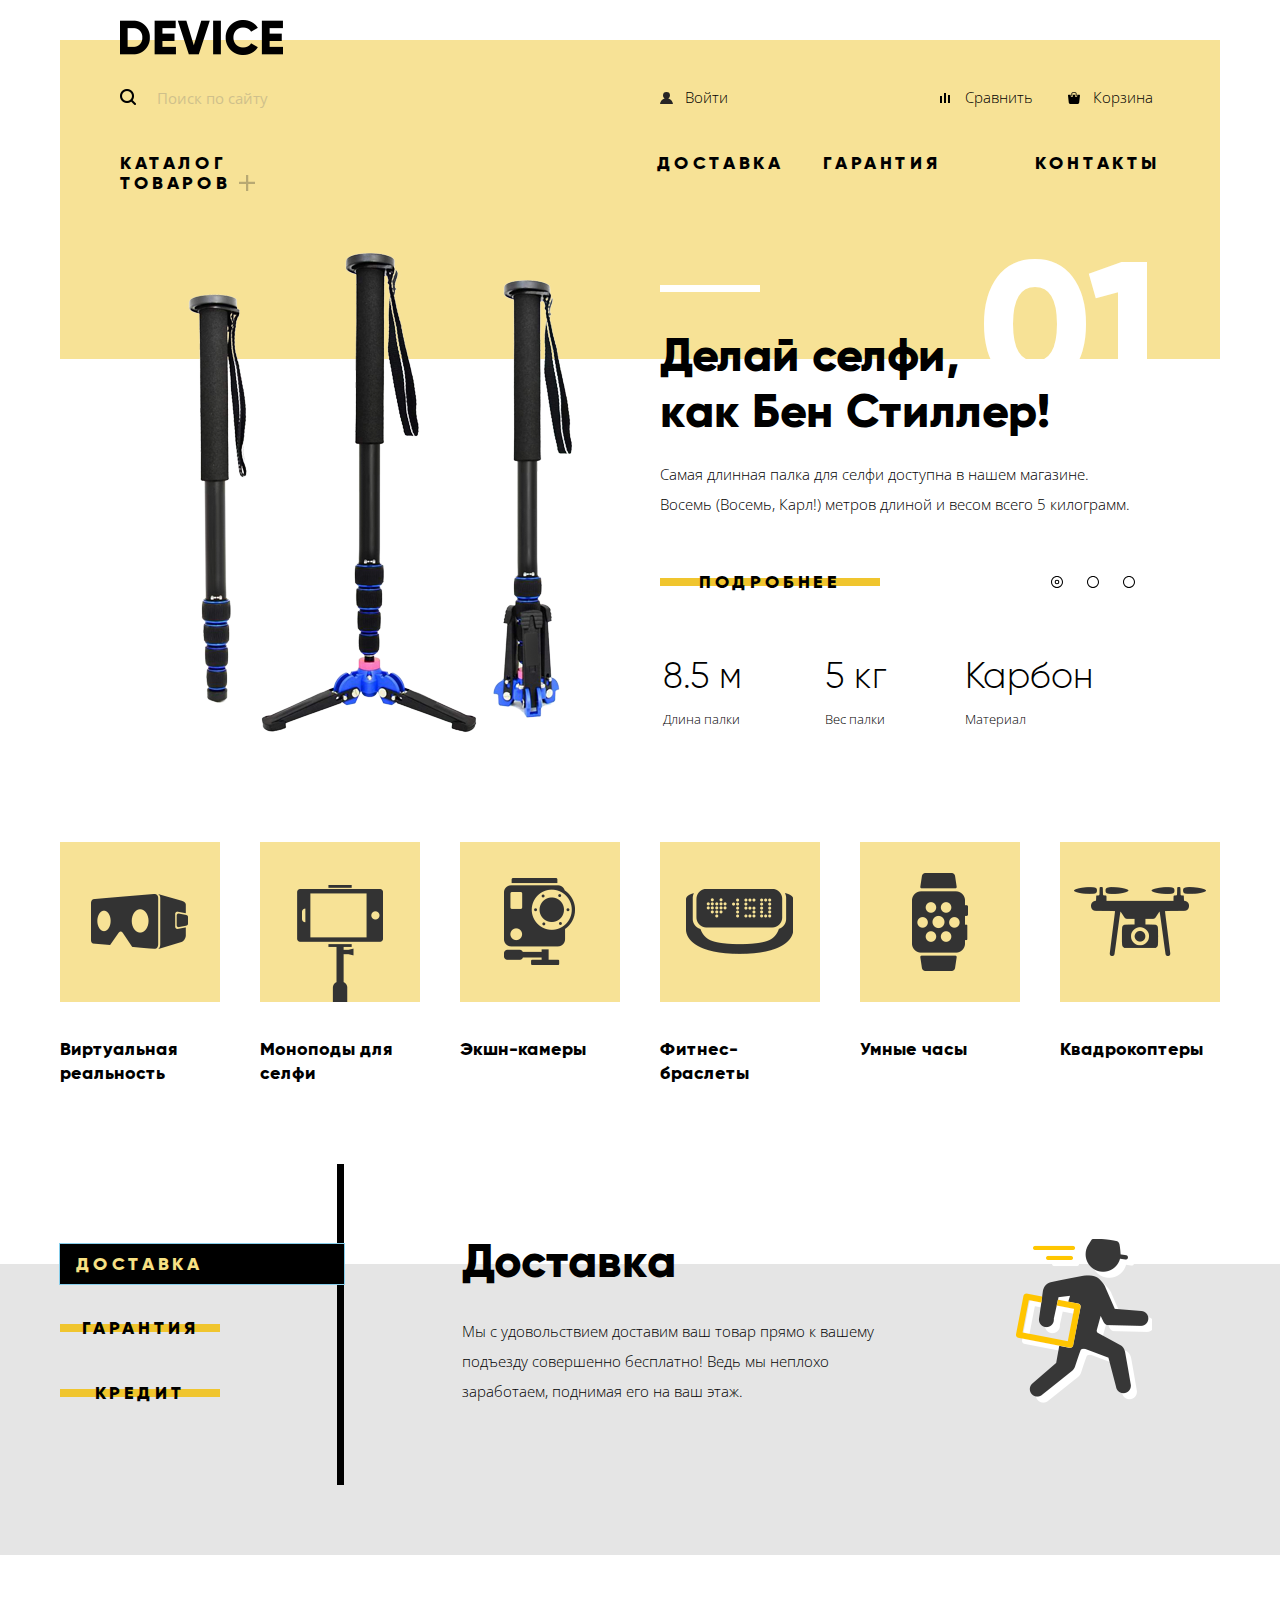
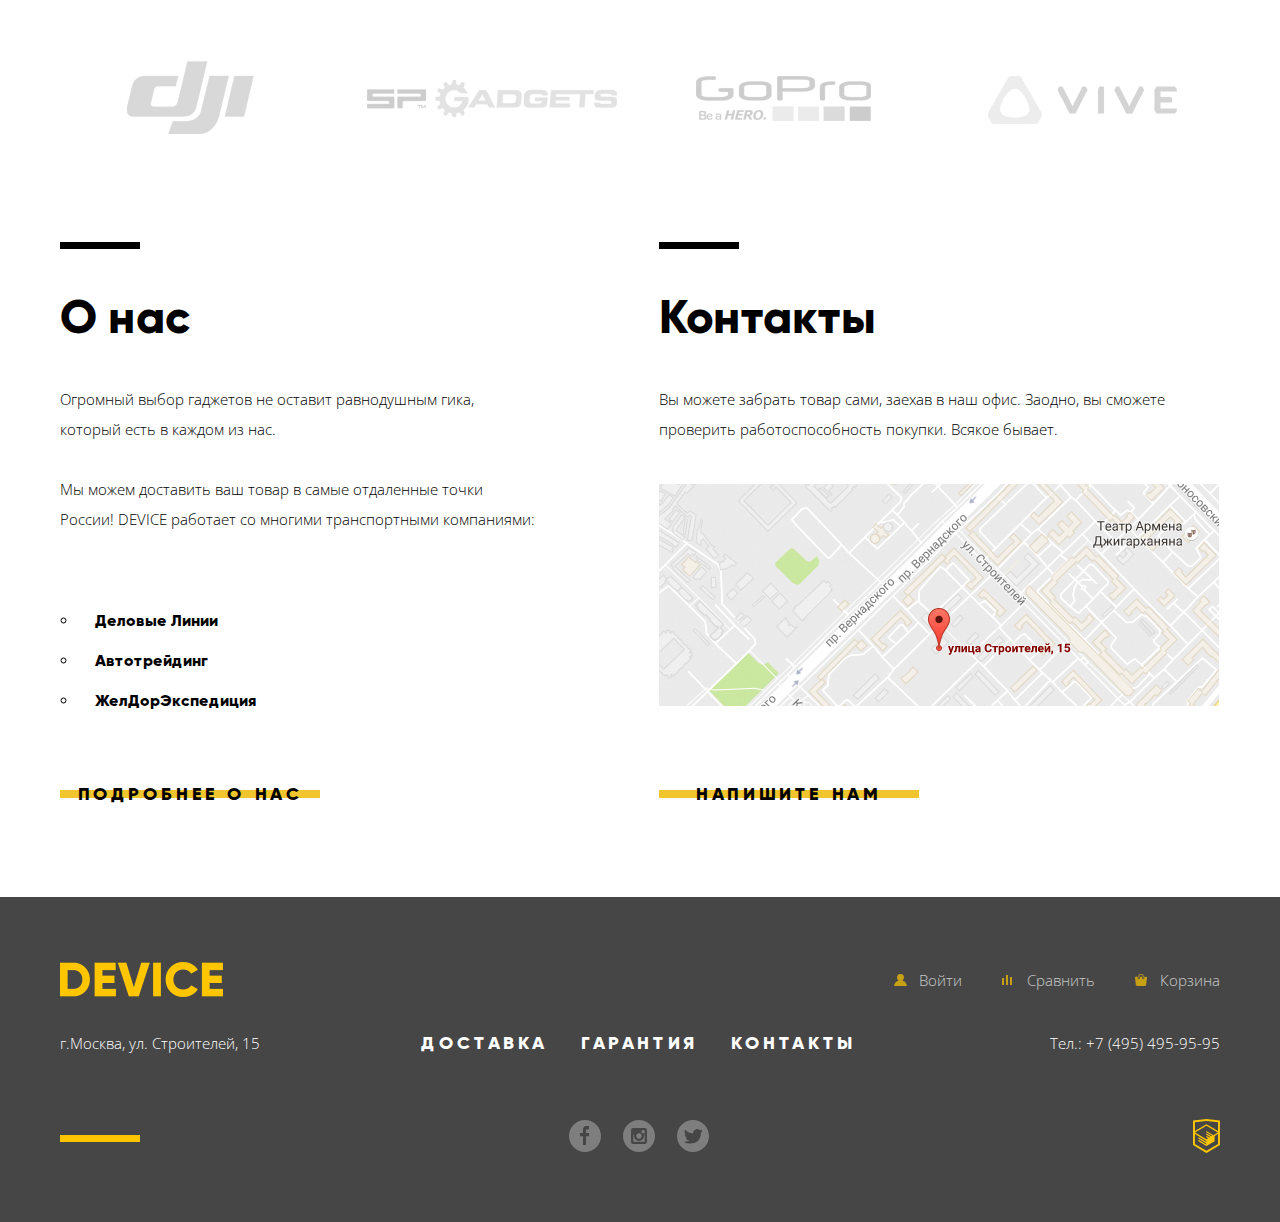
==== commit 6e3614f7: "Размеры кнопок" ====
--- a/index.html
+++ b/index.html
@@ -77,7 +77,7 @@
 								как Бен Стиллер!</h3>
 								<p>Самая длинная палка для селфи доступна в нашем магазине. Восемь (Восемь, Карл!) метров длиной и весом всего 5 килограмм.</p>
 								<div class="slider-button">
-									<a href="#" class="button-device">Подробнее</a>
+									<a href="#" class="button-device size-medium">Подробнее</a>
 									<div class="slider-control">
 										<label class="slider-label" for="slider-input-1">Первый слайд</label>
 										<label class="slider-label" for="slider-input-2">Второй слайд</label>
@@ -106,7 +106,7 @@
 								<h3>Худеем<br> правильно!</h3>
 								<p>Мотивирующие фитнес-браслеты помогут найти в себе силы не пропускать занятия и соблюдать диету.</p>
 								<div class="slider-button">
-									<a href="#" class="button-device">Подробнее</a>
+									<a href="#" class="button-device size-medium">Подробнее</a>
 									<div class="slider-control">
 										<label class="slider-label" for="slider-input-1">Первый слайд</label>
 										<label class="slider-label" for="slider-input-2">Второй слайд</label>
@@ -131,7 +131,7 @@
 								<h3>Порхает как бабочка, жалит как пчела!</h3>
 								<p>Этот обычный, на первый взгляд, квадрокоптер оснащен мощным лазером, замаскированным под стандартную камеру.</p>
 								<div class="slider-button">
-									<a href="#" class="button-device">Подробнее</a>
+									<a href="#" class="button-device size-medium">Подробнее</a>
 									<div class="slider-control">
 										<label class="slider-label" for="slider-input-1">Первый слайд</label>
 										<label class="slider-label" for="slider-input-2">Второй слайд</label>
@@ -293,7 +293,7 @@
 						<li class="about-item">Автотрейдинг</li>
 						<li class="about-item">ЖелДорЭкспедиция</li>
 					</ul>
-					<a href="#" class="about-link button-device">Подробнее о нас</a>
+					<a href="#" class="about-link button-device size-large">Подробнее о нас</a>
 				</section>
 				<section class="contacts">
 					<h3 class="contacts-title">Контакты</h3>
@@ -301,7 +301,7 @@
 					<a href="#" class="map-link">
 						<img src="img/map.jpg" width="560" height="222" alt="Адрес магазина - г. Москва, ул. Строителей 15">
 					</a>
-					<button class="contacts-button button-device">Напишите нам</button>
+					<button class="contacts-button button-device size-large">Напишите нам</button>
 				</section>
 			</section>
 		</main>
--- a/css/main.css
+++ b/css/main.css
@@ -1670,8 +1670,6 @@
 	padding-bottom: 10px;
 	background-color: transparent;
 	z-index: 1;
-	padding-right: 34px;
-	padding-left: 34px;
 	color: #000;
 	text-decoration: none;
 	transition: 300ms;
@@ -1836,7 +1834,7 @@
 	font-weight: bold;
 	font-size: 179px;
 	color: #fff;
-	top: -20px;
+	top: -26px;
 	right: 0;
 }
 
@@ -1848,7 +1846,7 @@
 	font-weight: bold;
 	font-size: 179px;
 	color: #fff;
-	top: -20px;
+	top: -26px;
 	right: 0;
 }
 
@@ -1967,3 +1965,16 @@
 	font-size: 13px;
 }
 
+/* helpers and modifiers */
+
+.size-little {
+	width: 200px;
+}
+
+.size-medium {
+	width: 220px;
+}
+
+.size-large {
+	width: 260px;
+}